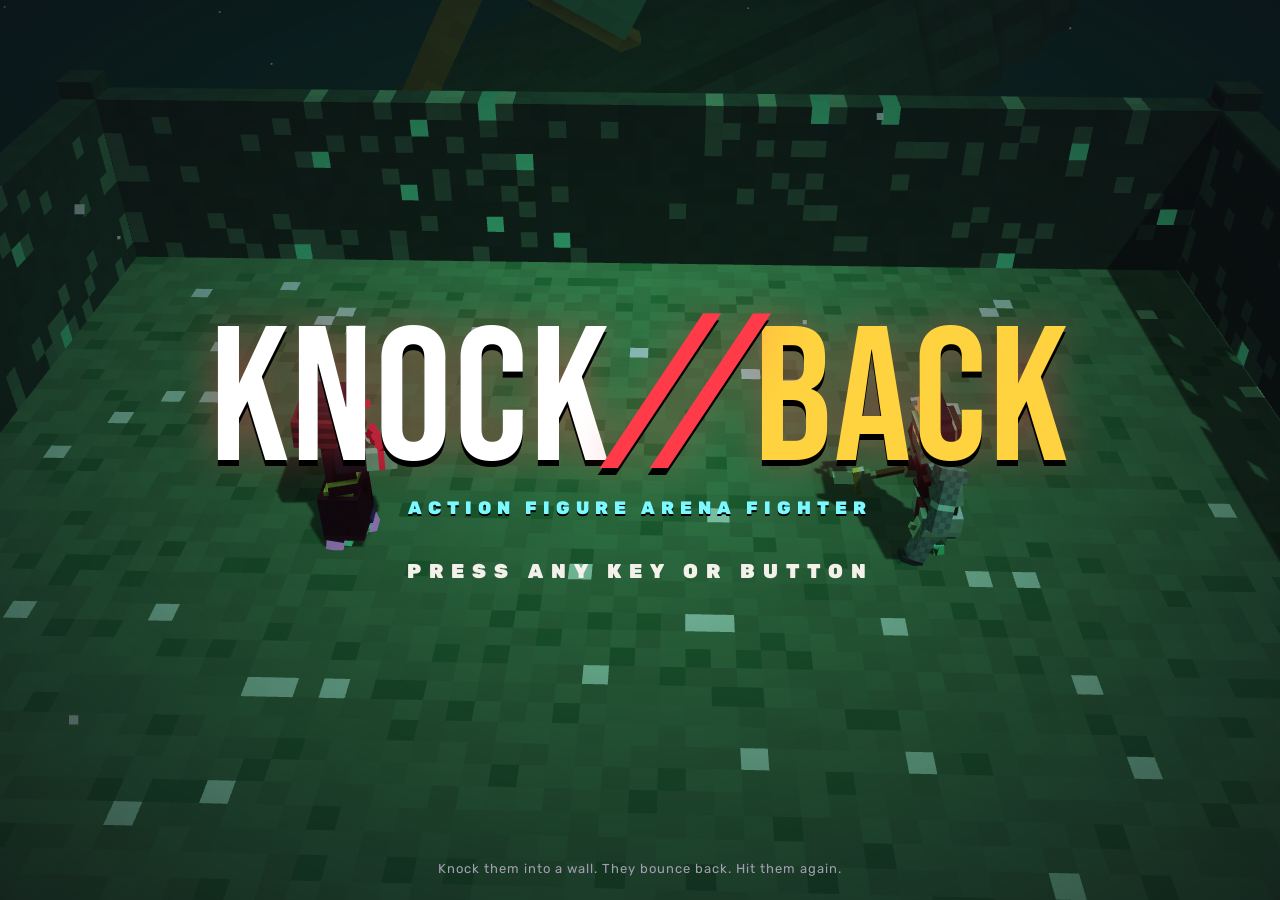
==== index.html @ 0c42cc3b "ELEMENT BENDERS fight in real martial arts; extra Specials are direction + Special; redrawn screens " ====
<!doctype html>
<html lang="en">
<head>
<meta charset="utf-8">
<meta name="viewport" content="width=device-width, initial-scale=1, maximum-scale=1, user-scalable=no, viewport-fit=cover">
<meta name="mobile-web-app-capable" content="yes">
<meta name="apple-mobile-web-app-capable" content="yes">
<meta name="apple-mobile-web-app-status-bar-style" content="black-translucent">
<meta name="theme-color" content="#0c0a12">
<link rel="manifest" href="manifest.webmanifest">
<link rel="icon" type="image/png" href="icons/icon-192.png">
<link rel="apple-touch-icon" href="icons/icon-180.png">
<title>KNOCK//BACK</title>
<link rel="preconnect" href="https://fonts.googleapis.com">
<link rel="preconnect" href="https://fonts.gstatic.com" crossorigin>
<link rel="stylesheet" href="https://fonts.googleapis.com/css2?family=Bebas+Neue&family=Rubik:wght@400;500;700;900&display=swap">
<link rel="stylesheet" href="css/style.css?v=202611070813">
</head>
<body>
<canvas id="view"></canvas>
<div id="callouts"></div>
<div id="hud" hidden></div>
<div id="screens"></div>
<div id="boot">KNOCK//BACK</div>

<script src="lib/three.min.js"></script>
<script src="js/util.js?v=202611070813"></script>
<script src="js/voxel.js?v=202611070813"></script>
<script src="js/parts.js?v=202611070813"></script>
<script src="js/sports.js?v=202611070813"></script>
<script src="js/edo.js?v=202611070813"></script>
<script src="js/realm.js?v=202611070813"></script>
<script src="js/sea.js?v=202611070813"></script>
<script src="js/benders.js?v=202611070813"></script>
<script src="js/models.js?v=202611070813"></script>
<script src="js/anim.js?v=202611070813"></script>
<script src="js/sports_look.js?v=202611070813"></script>
<script src="js/edo_look.js?v=202611070813"></script>
<script src="js/realm_look.js?v=202611070813"></script>
<script src="js/sea_look.js?v=202611070813"></script>
<script src="js/benders_look.js?v=202611070813"></script>
<script src="js/input.js?v=202611070813"></script>
<script src="js/audio.js?v=202611070813"></script>
<script src="js/fx.js?v=202611070813"></script>
<script src="js/arena.js?v=202611070813"></script>
<script src="js/arenas.js?v=202611070813"></script>
<script src="js/fighter.js?v=202611070813"></script>
  <script src="js/arts.js?v=202611070813"></script>
<script src="js/sports_arts.js?v=202611070813"></script>
<script src="js/edo_arts.js?v=202611070813"></script>
<script src="js/realm_arts.js?v=202611070813"></script>
<script src="js/sea_arts.js?v=202611070813"></script>
<script src="js/benders_arts.js?v=202611070813"></script>
<script src="js/ai.js?v=202611070813"></script>
<script src="js/lab.js?v=202611070813"></script>
<script src="js/hud.js?v=202611070813"></script>
<script src="js/touch.js?v=202611070813"></script>
<script src="js/match.js?v=202611070813"></script>
<script src="js/auth.js?v=202611070813"></script>
<script src="js/gacha.js?v=202611070813"></script>
<script src="js/menu.js?v=202611070813"></script>
<script src="js/tutorial.js?v=202611070813"></script>
<script src="js/story.js?v=202611070813"></script>
<script src="js/sports_story.js?v=202611070813"></script>
<script src="js/edo_story.js?v=202611070813"></script>
<script src="js/realm_story.js?v=202611070813"></script>
<script src="js/sea_story.js?v=202611070813"></script>
<script src="js/benders_story.js?v=202611070813"></script>
<script src="js/heavies.js?v=202611070813"></script>
<script src="js/commands.js?v=202611070813"></script>
<script src="js/playsets.js?v=202611070813"></script>
<script src="js/arcade.js?v=202611070813"></script>
<script src="js/rewards.js?v=202611070813"></script>
<script src="js/trials.js?v=202611070813"></script>
<script src="js/online.js?v=202611070813"></script>
<script src="js/main.js?v=202611070813"></script>
</body>
</html>
---- css/style.css ----
/* KNOCK//BACK -- toy-packaging chrome: chunky borders, punchy type, blister cards. */
:root {
  --bg: #0c0a12; --ink: #f4f1ea; --dim: #a39fb2; --panel: rgba(22, 18, 34, 0.92); --panel2: #241e36; --line: #3a3150;
  --red: #ff3b4a; --yel: #ffd23f; --cyan: #7cf9ff; --pink: #ff4fd8;
  --r0: #a9b4c2; --r1: #4fc3f7; --r2: #ffc94a; --r3: #ff4fd8;
  --head: 'Bebas Neue', Impact, sans-serif; --body: 'Rubik', system-ui, sans-serif;
}
* { box-sizing: border-box; }
body.nocursor, body.nocursor * { cursor: none !important; }
html, body { margin: 0; height: 100%; overflow: hidden; background: var(--bg); color: var(--ink); font-family: var(--body); -webkit-user-select: none; user-select: none; touch-action: manipulation; -webkit-tap-highlight-color: transparent; overscroll-behavior: none; }
#view { touch-action: none; }
#view { position: fixed; inset: 0; width: 100%; height: 100%; display: block; }
#boot { position: fixed; inset: 0; display: grid; place-items: center; font: 64px var(--head); letter-spacing: 4px; color: var(--dim); }
#screens { position: fixed; inset: 0; pointer-events: none; z-index: 5; }
#screens > * { pointer-events: auto; }
button { font-family: var(--body); cursor: pointer; }
input, select { font-family: var(--body); }
.screen { position: absolute; inset: 0; display: flex; flex-direction: column; }
.grow { flex: 1; }

/* ---------- the logo */
.logo { font-family: var(--head); display: inline-flex; align-items: baseline; letter-spacing: 2px; line-height: 0.9; white-space: nowrap; }
.logo span:first-child { color: #fff; }
.logo span:last-child { color: var(--yel); }
.logo i { color: var(--red); font-style: normal; transform: skewX(-18deg) scaleY(1.15); display: inline-block; margin: 0 0.04em; }
.logo.l-big { font-size: clamp(72px, 15vw, 210px); text-shadow: 0 6px 0 #000, 0 0 40px rgba(255, 59, 74, 0.45); }
.logo.l-mid { font-size: clamp(56px, 9vw, 120px); text-shadow: 0 5px 0 #000; }
.logo.l-small { font-size: 38px; text-shadow: 0 3px 0 #000; }
.logo.l-tiny { font-size: 18px; }
.tag { font: 900 clamp(12px, 1.6vw, 18px) var(--body); letter-spacing: 6px; color: var(--cyan); text-shadow: 0 2px 0 #000; margin-top: 8px; }

/* ---------- buttons and panels */
.btn { background: var(--yel); color: #15111f; border: 3px solid #000; border-radius: 10px; padding: 10px 18px; font: 900 15px var(--body); letter-spacing: 1px; box-shadow: 0 4px 0 #000; transition: transform .06s; display: inline-flex; flex-direction: column; align-items: center; gap: 2px; }
.btn:hover { transform: translateY(-2px); filter: brightness(1.08); }
.btn:active { transform: translateY(2px); box-shadow: 0 2px 0 #000; }
.btn small { font-weight: 500; font-size: 11px; opacity: .75; }
.btn.big { font-size: 20px; padding: 12px 26px; }
.btn.wide { width: 100%; }
.btn.small { font-size: 12px; padding: 6px 12px; }
.btn.ghost { background: transparent; color: var(--ink); border-color: var(--line); box-shadow: none; }
.btn.ghost:hover { border-color: var(--ink); }
.btn.danger { color: var(--red); border-color: var(--red); }
.btn.fight { background: var(--red); color: #fff; font-family: var(--head); font-size: 30px; letter-spacing: 3px; }
.panel { background: var(--panel); border: 3px solid #000; outline: 2px solid var(--line); outline-offset: -5px; border-radius: 16px; padding: 18px; box-shadow: 0 10px 30px rgba(0, 0, 0, .5); }
.row { display: flex; gap: 12px; align-items: center; flex-wrap: wrap; }
.note { color: var(--dim); font-size: 13px; line-height: 1.5; margin: 6px 0 12px; }
.fine { color: var(--dim); font-size: 11px; margin: 10px 0 0; }
.tabs { display: flex; gap: 6px; margin-bottom: 12px; flex-wrap: wrap; }
.tabs button { flex: 1; background: var(--panel2); color: var(--dim); border: 2px solid var(--line); border-radius: 8px; padding: 8px 10px; font: 700 13px var(--body); letter-spacing: 1px; white-space: nowrap; overflow: hidden; text-overflow: ellipsis; }
.tabs button.on { background: var(--ink); color: #15111f; border-color: #000; }
label { display: block; font: 700 11px var(--body); letter-spacing: 2px; color: var(--dim); margin: 10px 0; }
label input[type=text], label input[type=password], .nameedit input { display: block; width: 100%; margin-top: 5px; background: #0f0c18; border: 2px solid var(--line); border-radius: 8px; padding: 10px 12px; color: var(--ink); font: 500 16px var(--body); outline: none; }
label input:focus { border-color: var(--yel); }
label.check { display: flex; align-items: center; gap: 8px; letter-spacing: 0; font-weight: 500; font-size: 13px; }
.err { color: var(--red); font-weight: 700; font-size: 13px; min-height: 18px; margin: 4px 0 8px; }
.chip { background: var(--panel2); color: var(--ink); border: 2px solid var(--line); border-radius: 20px; padding: 5px 12px; margin: 4px 4px 0 0; font-size: 13px; }
.chip:hover { border-color: var(--yel); }
.acclist small { display: block; font-size: 10px; letter-spacing: 2px; color: var(--dim); }
.coin { display: inline-block; width: 16px; height: 16px; border-radius: 50%; background: radial-gradient(circle at 35% 35%, #fff6b0, #ffc93a 45%, #c88a10); border: 2px solid #000; vertical-align: -3px; margin-right: 6px; }
.stars { color: var(--yel); letter-spacing: 1px; }
.r0 { --rc: var(--r0); } .r1 { --rc: var(--r1); } .r2 { --rc: var(--r2); } .r3 { --rc: var(--r3); }

/* ---------- top bar */
.topbar { display: flex; align-items: center; gap: 14px; padding: 14px 20px; background: linear-gradient(#0c0a12ee, #0c0a1200); }
.topbar h1 { font: 44px var(--head); letter-spacing: 3px; margin: 0; text-shadow: 0 3px 0 #000; }
.tokens { background: #000; border: 2px solid var(--yel); color: var(--yel); border-radius: 20px; padding: 6px 14px; font: 900 16px var(--body); }
.who { font-weight: 700; color: var(--dim); }

.toast { position: fixed; left: 50%; top: 80px; transform: translate(-50%, -20px); opacity: 0; transition: .3s; z-index: 50; background: var(--panel2); border: 3px solid #000; border-radius: 12px; padding: 12px 22px; font: 900 16px var(--body); letter-spacing: 1px; box-shadow: 0 6px 0 #000; }
.toast.show { opacity: 1; transform: translate(-50%, 0); }
.toast.gold { background: var(--yel); color: #15111f; } .toast.bad { background: var(--red); color: #fff; }
.overlay { position: fixed; inset: 0; background: rgba(6, 4, 12, 0.72); display: grid; place-items: center; z-index: 40; padding: 16px; }
.modal { max-width: 640px; width: 100%; max-height: 86vh; overflow: auto; }
.mfoot { margin-top: 14px; display: flex; justify-content: flex-end; }
.confirm h2 { font: 40px var(--head); margin: 0 0 8px; letter-spacing: 2px; }
.confirm p { color: var(--dim); line-height: 1.5; }

/* ---------- title and login */
.title { align-items: center; justify-content: center; background: radial-gradient(ellipse at center, rgba(12,10,18,.2), rgba(12,10,18,.75)); cursor: pointer; }
.titlewrap { text-align: center; }
.press { margin-top: 40px; font: 900 20px var(--body); letter-spacing: 8px; animation: blink 1.1s steps(2) infinite; }
@keyframes blink { 50% { opacity: 0; } }
.title .foot { position: absolute; bottom: 24px; color: var(--dim); font-size: 13px; letter-spacing: 1px; }
.login { flex-direction: row; align-items: center; justify-content: space-around; padding: 24px; background: linear-gradient(90deg, rgba(12,10,18,.3), rgba(12,10,18,.85)); flex-wrap: wrap; gap: 20px; }
.loginp { width: min(420px, 100%); }

/* ---------- starter blister packs */
.starter { align-items: center; padding: 26px 16px; overflow: auto; background: radial-gradient(ellipse at top, #2a1f40, #0c0a12); }
.starter h1 { font: clamp(36px, 6vw, 64px) var(--head); letter-spacing: 3px; margin: 0; text-shadow: 0 4px 0 #000; text-align: center; }
.sub { color: var(--dim); text-align: center; margin: 6px 0 20px; }
.packs { display: grid; grid-template-columns: repeat(auto-fill, minmax(190px, 1fr)); gap: 18px; width: min(1240px, 100%); }
.blister { background: linear-gradient(160deg, var(--lc), #15111f 75%); border: 4px solid #000; border-radius: 14px; padding: 10px 10px 14px; color: #fff; text-align: center; box-shadow: 0 8px 0 #000; transition: transform .1s; position: relative; }
.blister:hover { transform: translateY(-6px) rotate(-1deg); }
.blister::before { content: ''; position: absolute; top: 8px; left: 50%; width: 34px; height: 10px; margin-left: -17px; border-radius: 6px; background: #0c0a12; border: 2px solid #000; }
.bl-top { display: flex; justify-content: space-between; align-items: center; gap: 6px; margin-top: 16px; font: 900 12px var(--body); letter-spacing: 1px; }
.bl-top .logo { font-size: 15px; }
.bl-bubble { margin: 8px auto; border-radius: 40px 40px 18px 18px; background: rgba(220, 235, 255, 0.18); border: 2px solid rgba(255, 255, 255, 0.5); box-shadow: inset 0 0 20px rgba(255,255,255,.25); aspect-ratio: 3/4; display: grid; place-items: center; overflow: hidden; }
.bl-bubble img { width: 100%; }
.bl-name { font: 22px var(--head); letter-spacing: 1px; }
.bl-blurb { font-size: 12px; color: #e8e4f2; line-height: 1.4; margin-top: 4px; }

/* ---------- hub */
.hub { background: linear-gradient(90deg, rgba(12,10,18,.88) 0%, rgba(12,10,18,.4) 45%, rgba(12,10,18,0) 70%); }
.hubmenu { display: flex; flex-direction: column; gap: 9px; padding: 8px 24px; width: min(440px, 100%); overflow: auto; }
.hubbtn { text-align: left; background: var(--panel); border: 3px solid #000; border-left: 8px solid var(--yel); border-radius: 10px; padding: 9px 16px; color: var(--ink); box-shadow: 0 4px 0 #000; transition: transform .08s; }
.hubbtn:hover { transform: translateX(6px); border-left-color: var(--red); }
.hubbtn b { display: block; font: 30px var(--head); letter-spacing: 2px; line-height: 1; }
.hubbtn small { color: var(--dim); font-size: 12px; }
.hubbtn.hot { border-left-color: var(--red); } .hubbtn.gold { border-left-color: var(--cyan); }
/* the hub's groups: an arrow on the ones that open a list, and the list's heading with its BACK */
.hubbtn.grp { padding-right: 44px; } .hubbtn.grp .badge { right: 40px; } .hubbtn.grp::after { content: '›'; position: absolute; right: 16px; top: 50%; transform: translateY(-50%); font: 40px/1 var(--head); color: var(--dim); }
.hubhead { display: flex; align-items: center; gap: 14px; margin: 2px 0 2px; grid-column: 1 / -1; }
.hubhead b { font: 36px/1 var(--head); letter-spacing: 3px; color: var(--yel); text-shadow: 0 3px 0 #000; }
.hubback { background: var(--panel); border: 3px solid #000; border-radius: 8px; color: var(--ink); font: 900 13px var(--body); letter-spacing: 1px; padding: 7px 14px; box-shadow: 0 3px 0 #000; cursor: pointer; }
.hubback:hover { border-color: var(--yel); }
.plate { position: absolute; right: 24px; bottom: 24px; background: var(--panel); border: 3px solid #000; border-radius: 12px; padding: 10px 16px; text-align: right; }
.plate small { display: block; color: var(--dim); letter-spacing: 2px; font-size: 10px; font-weight: 700; }
.plate b { font: 28px var(--head); letter-spacing: 1px; } .plate span { display: block; color: var(--dim); font-size: 12px; }

/* ---------- workshop */
.wsbody { flex: 1; display: flex; gap: 16px; padding: 0 20px 20px; min-height: 0; }
.blisterframe { flex: 1; border: 4px solid #000; border-radius: 18px; outline: 3px dashed rgba(255,255,255,.12); outline-offset: -14px; position: relative; pointer-events: none; background: linear-gradient(180deg, color-mix(in srgb, var(--lc) 22%, transparent), transparent 40%); }
.bf-top { display: flex; justify-content: space-between; align-items: center; padding: 12px 16px; font: 900 13px var(--body); letter-spacing: 2px; color: var(--lc); }
.bf-name { position: absolute; left: 0; right: 0; bottom: 14px; text-align: center; font: 40px var(--head); letter-spacing: 2px; text-shadow: 0 3px 0 #000; }
.wspanel { width: min(470px, 100%); overflow: auto; display: flex; flex-direction: column; }
.nameedit { margin: 0 0 10px; }
.slots { display: flex; flex-direction: column; gap: 6px; }
.slotrow { display: flex; align-items: center; gap: 10px; background: var(--panel2); border: 2px solid var(--line); border-left: 6px solid var(--lc); border-radius: 10px; padding: 4px 10px 4px 4px; color: var(--ink); text-align: left; }
.slotrow:hover, .slotrow.open { border-color: var(--rc); border-left-color: var(--lc); }
.slotrow img { width: 52px; height: 52px; background: radial-gradient(circle, color-mix(in srgb, var(--rc) 30%, transparent), transparent 70%); border-radius: 8px; }
.sr-t small { display: block; font-size: 10px; letter-spacing: 2px; color: var(--dim); font-weight: 700; }
.sr-t b { font-size: 15px; } .sr-t .stars { display: block; font-size: 11px; color: var(--rc); }
.picker { margin: 10px 0; padding: 10px; background: #0f0c18; border-radius: 10px; border: 2px solid var(--line); }
.picker h3 { margin: 0 0 8px; font: 20px var(--head); letter-spacing: 2px; color: var(--dim); }
.pgrid { display: grid; grid-template-columns: repeat(auto-fill, minmax(86px, 1fr)); gap: 6px; }
.pcell { background: var(--panel2); border: 2px solid var(--line); border-bottom: 4px solid var(--rc); border-radius: 8px; padding: 4px; color: var(--ink); display: flex; flex-direction: column; align-items: center; }
.pcell.on { border-color: var(--yel); background: #3a3020; }
.pcell img { width: 56px; height: 56px; } .pcell b { font-size: 11px; text-align: center; line-height: 1.2; } .pcell small { color: var(--rc); font-size: 10px; }
.pdesc { font-size: 12px; color: var(--dim); margin: 8px 0 0; line-height: 1.4; }
.stats { display: grid; grid-template-columns: 1fr 1fr; gap: 4px 14px; margin: 12px 0 8px; }
.stat { display: grid; grid-template-columns: 74px 1fr 38px; align-items: center; gap: 6px; font-size: 11px; }
.stat span { color: var(--dim); font-weight: 700; letter-spacing: 1px; } .stat b { text-align: right; }
.sbar { height: 7px; background: #0f0c18; border-radius: 4px; overflow: hidden; } .sbar i { display: block; height: 100%; background: var(--cyan); }
.wsfoot { display: flex; align-items: center; justify-content: space-between; gap: 10px; margin-top: auto; padding-top: 6px; }
.setb { font-size: 12px; color: var(--yel); font-weight: 700; }

/* ---------- capsules */
.capsules { background: linear-gradient(90deg, rgba(12,10,18,.75), transparent 35%, transparent 65%, rgba(12,10,18,.75)); }
.capbody { flex: 1; display: flex; justify-content: space-between; align-items: flex-end; padding: 0 20px 20px; gap: 16px; flex-wrap: wrap; }
.banners { display: flex; flex-direction: column; gap: 10px; width: min(340px, 100%); align-self: flex-start; }
.banner-tab { text-align: left; background: var(--panel); border: 3px solid #000; border-left: 10px solid var(--lc); border-radius: 10px; padding: 12px 14px; color: var(--ink); box-shadow: 0 4px 0 #000; opacity: .7; }
.banner-tab.on { opacity: 1; outline: 3px solid var(--lc); }
.banner-tab b { display: block; font: 28px var(--head); letter-spacing: 2px; line-height: 1; } .banner-tab small { color: var(--dim); font-size: 12px; line-height: 1.4; }
.cappanel { width: min(380px, 100%); }
.pullrow { display: flex; gap: 10px; }
.pullbtn { flex: 1; background: var(--cyan); color: #10101a; border: 3px solid #000; border-radius: 12px; padding: 12px 8px; box-shadow: 0 5px 0 #000; display: flex; flex-direction: column; align-items: center; gap: 3px; }
.pullbtn.ten { background: var(--pink); color: #fff; }
.pullbtn b { font: 32px var(--head); letter-spacing: 2px; line-height: 1; } .pullbtn span { font-weight: 900; } .pullbtn small { font-size: 10px; font-weight: 700; }
.pullbtn.off { filter: grayscale(1) brightness(.6); }
.pullbtn:hover { transform: translateY(-2px); }
.pity, .collected { font-size: 12px; color: var(--dim); margin-top: 10px; } .pity a { color: var(--cyan); }
.rates h2 { font: 36px var(--head); margin: 0 0 10px; }
.rrow { display: grid; grid-template-columns: 1.3fr 0.6fr 2fr; gap: 8px; padding: 6px 0; border-bottom: 1px solid var(--line); align-items: center; }
.rrow b { color: var(--rc); } .rrow small { color: var(--dim); }
.rates p { color: var(--dim); font-size: 13px; line-height: 1.5; }
.revealscr { cursor: pointer; }
.revealcap { position: absolute; left: 50%; bottom: 9%; transform: translate(-50%, 20px); opacity: 0; transition: .25s; text-align: center; pointer-events: none; }
.revealcap.show { opacity: 1; transform: translate(-50%, 0); }
.rc-st { font: 900 16px var(--body); letter-spacing: 4px; color: var(--rc); text-shadow: 0 2px 0 #000; }
.rc-name { font: clamp(40px, 6vw, 64px) var(--head); letter-spacing: 2px; text-shadow: 0 4px 0 #000, 0 0 30px var(--rc); }
.rc-sub { color: var(--dim); font-weight: 700; letter-spacing: 2px; font-size: 13px; }
.rc-tag { margin-top: 8px; font: 900 18px var(--body); color: var(--yel); letter-spacing: 3px; text-shadow: 0 2px 0 #000; }
.revealcap.r3 .rc-name { animation: holo 1.2s linear infinite; }
@keyframes holo { 0% { color: #ff9af0; } 33% { color: #9ffcff; } 66% { color: #fff59a; } 100% { color: #ff9af0; } }
.revealhint { position: absolute; bottom: 14px; left: 0; right: 0; text-align: center; color: var(--dim); font-size: 12px; letter-spacing: 2px; pointer-events: none; }
.skipbtn { position: absolute; top: 18px; right: 18px; }
.results10 { align-items: center; justify-content: center; background: rgba(6,4,12,.6); padding: 16px; }
.results10 .panel { width: min(860px, 100%); text-align: center; }
.results10 h2 { font: 44px var(--head); margin: 0 0 12px; letter-spacing: 3px; }
.r10grid { display: grid; grid-template-columns: repeat(5, 1fr); gap: 8px; margin-bottom: 16px; }
.r10 { background: var(--panel2); border: 3px solid var(--rc); border-radius: 10px; padding: 6px; display: flex; flex-direction: column; align-items: center; position: relative; box-shadow: 0 0 18px color-mix(in srgb, var(--rc) 35%, transparent); }
.r10 img { width: 72px; height: 72px; } .r10 b { font-size: 11px; line-height: 1.2; } .r10 small { color: var(--rc); }
.r10 em { position: absolute; top: 4px; right: 6px; font: 900 10px var(--body); font-style: normal; color: var(--yel); }

/* ---------- shelf */
.shelf { background: rgba(12,10,18,.7); }
.shelfp { margin: 0 20px 20px; overflow: auto; flex: 1; }
.recs { display: flex; gap: 10px; flex-wrap: wrap; margin-bottom: 14px; }
.recs > div { background: var(--panel2); border-radius: 10px; padding: 8px 14px; border: 2px solid var(--line); }
.recs small { display: block; font-size: 10px; letter-spacing: 2px; color: var(--dim); font-weight: 700; } .recs b { font: 30px var(--head); letter-spacing: 1px; }
.shelfgrid { display: grid; grid-template-columns: 90px repeat(6, 1fr); gap: 6px; min-width: 720px; }
.sh-h { font: 900 11px var(--body); letter-spacing: 2px; color: var(--dim); text-align: center; align-self: end; }
.sh-line { font: 26px var(--head); letter-spacing: 1px; color: var(--lc); align-self: center; }
.sh-cell { background: var(--panel2); border: 2px solid var(--line); border-bottom: 4px solid var(--rc, var(--line)); border-radius: 10px; padding: 4px; display: flex; flex-direction: column; align-items: center; min-height: 104px; }
.sh-cell img { width: 62px; height: 62px; } .sh-cell small { font-size: 10px; text-align: center; line-height: 1.2; }
.sh-cell.none { opacity: .45; } .sh-cell .q { width: 62px; height: 62px; display: grid; place-items: center; font: 40px var(--head); color: var(--line); }
.sh-dots { display: flex; gap: 3px; margin-top: 4px; } .sh-dots i { width: 8px; height: 8px; border-radius: 50%; background: #0f0c18; border: 1px solid var(--rc); } .sh-dots i.on { background: var(--rc); }

/* ---------- versus, arcade, how to, options, results */
.versus, .arcade, .howto, .options { background: linear-gradient(90deg, transparent 30%, rgba(12,10,18,.85) 60%); }
.vspanel, .arcp, .howp, .optp { margin: 0 20px 20px auto; width: min(640px, calc(100% - 40px)); overflow: auto; flex: 1; }
.seg { display: grid; grid-template-columns: 110px 1fr; gap: 10px; align-items: center; margin-bottom: 10px; }
.seg > span { font: 700 11px var(--body); letter-spacing: 2px; color: var(--dim); }
.seg > div { display: flex; flex-wrap: wrap; gap: 5px; }
.seg button { background: var(--panel2); color: var(--ink); border: 2px solid var(--line); border-radius: 8px; padding: 6px 10px; font: 600 12px var(--body); }
.seg button.on { background: var(--ink); color: #15111f; border-color: #000; }
/* COLOURS: palette swatches */
.seg .swatches { align-items: center; gap: 7px; }
.seg button.sw { width: 32px; height: 32px; padding: 0; border-radius: 50%; border-width: 3px; box-shadow: 0 1px 3px rgba(0,0,0,.35); }
.seg button.sw.on { outline: 3px solid var(--ink); outline-offset: 2px; }
.swname { font: 700 11px var(--body); letter-spacing: 1.5px; color: var(--dim); margin-left: 4px; }
.ladder { display: grid; grid-template-columns: repeat(3, 1fr); gap: 10px; margin: 10px 0 16px; }
.rung { background: var(--panel2); border: 3px solid var(--line); border-top: 6px solid var(--lc); border-radius: 12px; padding: 6px; text-align: center; }
.rung img { width: 100%; max-width: 120px; } .rung b { display: block; font-size: 13px; } .rung small { color: var(--dim); font-size: 11px; }
.rung.done { opacity: .45; } .rung.next { border-color: var(--yel); box-shadow: 0 0 20px rgba(255,210,63,.35); }
.howsec h3 { font: 28px var(--head); letter-spacing: 2px; margin: 12px 0 4px; color: var(--yel); }
.howsec p { margin: 0 0 8px; line-height: 1.55; color: #d8d4e4; font-size: 14px; }
.vols { display: flex; gap: 24px; flex-wrap: wrap; }
.vol input { width: 200px; display: block; margin-top: 6px; }
.bindcols { display: grid; grid-template-columns: 1fr 1fr; gap: 16px; }
.binds h3 { font: 22px var(--head); letter-spacing: 2px; margin: 8px 0; }
.brow { display: flex; justify-content: space-between; align-items: center; gap: 6px; font-size: 12px; padding: 3px 0; border-bottom: 1px solid var(--line); }
.kbtn { background: var(--panel2); color: var(--yel); border: 2px solid var(--line); border-radius: 6px; padding: 3px 8px; font: 700 12px var(--body); min-width: 84px; }
.results { align-items: center; justify-content: center; background: rgba(6,4,12,.55); padding: 16px; }
.resp { text-align: center; width: min(560px, 100%); }
.resp h1 { font: clamp(56px, 10vw, 96px) var(--head); margin: 0; letter-spacing: 4px; text-shadow: 0 5px 0 #000; }
.resp.win h1 { color: var(--yel); } .resp.lose h1 { color: var(--dim); }
.score { font: 40px var(--head); letter-spacing: 4px; margin-bottom: 12px; }
.resp .recs { justify-content: center; }
.reward { font: 900 22px var(--body); color: var(--yel); margin: 10px 0; } .reward.gold { color: var(--pink); }
.resp .row { justify-content: center; margin-top: 12px; }

/* ---------- move list */
.movelist h3 { font: 28px var(--head); letter-spacing: 2px; margin: 4px 0 8px; }
.movelist h4 { font: 20px var(--head); letter-spacing: 2px; margin: 12px 0 4px; color: var(--cyan); }
.mrow { display: grid; grid-template-columns: 130px 1fr; gap: 2px 10px; padding: 5px 0; border-bottom: 1px solid var(--line); font-size: 13px; }
.mrow kbd { grid-row: span 2; font: 700 12px var(--body); color: var(--yel); }
.mrow span { color: var(--dim); font-size: 11px; }

/* ============================================================ the HUD === */
#hud { position: fixed; inset: 0; pointer-events: none; z-index: 3; font-family: var(--body); }
#hud .top { display: flex; align-items: flex-start; gap: 12px; padding: 12px 16px; }
.pside { flex: 1; max-width: 520px; }
.pside.p2 { text-align: right; }
.prow { display: flex; align-items: center; justify-content: space-between; gap: 10px; }
.pside.p2 .prow { flex-direction: row-reverse; }
.pname { font: 900 15px var(--body); letter-spacing: 1px; text-shadow: 0 2px 0 #000; white-space: nowrap; overflow: hidden; text-overflow: ellipsis; }
.pname b { background: var(--lc); color: #000; padding: 0 6px; border-radius: 4px; }
.pips { display: flex; gap: 4px; } .pips i { width: 14px; height: 14px; border: 2px solid #000; background: #2a2438; transform: rotate(45deg); } .pips i.on { background: var(--yel); }
.hpwrap { position: relative; height: 22px; margin: 5px 0; background: #1a1424; border: 3px solid #000; border-radius: 6px; overflow: hidden; transform: skewX(-12deg); }
.pside.p2 .hpwrap { transform: skewX(12deg); }
.hp, .hptrail { position: absolute; top: 0; bottom: 0; left: 0; transition: width .05s; }
.pside.p2 .hp, .pside.p2 .hptrail { left: auto; right: 0; }
.hptrail { background: #ff5a3a; }
.hp { background: linear-gradient(#fff36a, #ffc92a 55%, #e8a010); }
.hp.low { background: linear-gradient(#ff8a8a, #ff3b4a); animation: pulse .5s infinite alternate; }
@keyframes pulse { to { filter: brightness(1.4); } }
.hpn { position: absolute; right: 8px; top: 0; font: 900 13px/16px var(--body); color: #000; mix-blend-mode: multiply; }
.pside.p2 .hpn { right: auto; left: 8px; }
.prow2 { display: flex; gap: 10px; align-items: center; }
.pside.p2 .prow2 { flex-direction: row-reverse; }
/* the part diagram: head, two arms, core, legs */
.pdiag { display: grid; grid-template-columns: 9px 12px 9px; grid-template-rows: 9px 15px 13px; gap: 2px; justify-content: center; }
.pdiag i { background: #4cd964; border: 1.5px solid #000; border-radius: 2px; }
.pdiag .pd-head { grid-column: 2; grid-row: 1; } .pdiag .pd-armR { grid-column: 1; grid-row: 2; } .pdiag .pd-core { grid-column: 2; grid-row: 2; }
.pdiag .pd-armL { grid-column: 3; grid-row: 2; } .pdiag .pd-legs { grid-column: 1 / 4; grid-row: 3; margin: 0 4px; }
.pside.p2 .pdiag .pd-armR { grid-column: 3; } .pside.p2 .pdiag .pd-armL { grid-column: 1; }
.pdiag i.yel { background: #ffd23f; } .pdiag i.red { background: #ff3b4a; } .pdiag i.off { background: transparent; border-style: dashed; border-color: #ff3b4a; }
.gauges { display: grid; grid-template-columns: 48px 1fr; gap: 3px 6px; align-items: center; flex: 1; max-width: 260px; }
.pside.p2 .gauges { direction: rtl; }
.glabel { font: 900 9px var(--body); letter-spacing: 1px; color: var(--dim); text-shadow: 0 1px 0 #000; }
.bar { height: 8px; background: #1a1424; border: 2px solid #000; border-radius: 4px; overflow: hidden; position: relative; }
.bar i { display: block; height: 100%; }
.bar.burst i { background: #5ab4ff; } .bar.burst.full i { background: var(--cyan); box-shadow: 0 0 10px var(--cyan); animation: pulse .4s infinite alternate; }
.bar.guard i { background: #9aa4ff; }
.tags { font: 900 11px var(--body); letter-spacing: 1px; color: var(--yel); text-shadow: 0 2px 0 #000; min-height: 14px; margin-top: 2px; }
.mid { width: 120px; display: flex; flex-direction: column; align-items: center; gap: 6px; }
.timer { font: 54px/1 var(--head); text-shadow: 0 4px 0 #000; background: #15111f; border: 3px solid #000; border-radius: 10px; width: 80px; text-align: center; padding-top: 4px; }
.timer.low { color: var(--red); }
.wallmap { position: relative; width: 78px; height: 58px; background: rgba(21,17,31,.85); border: 2px solid #000; border-radius: 6px; }
.wallmap i { position: absolute; background: linear-gradient(90deg, #ff8a2a var(--s, 0%), #6a6480 var(--s, 0%)); }
.wallmap .wN { top: 3px; left: 6px; right: 6px; height: 5px; } .wallmap .wS { bottom: 3px; left: 6px; right: 6px; height: 5px; }
.wallmap .wE { right: 3px; top: 6px; bottom: 6px; width: 5px; background: linear-gradient(0deg, #ff8a2a var(--s, 0%), #6a6480 var(--s, 0%)); }
.wallmap .wW { left: 3px; top: 6px; bottom: 6px; width: 5px; background: linear-gradient(0deg, #ff8a2a var(--s, 0%), #6a6480 var(--s, 0%)); }
.wallmap i.hot { animation: pulse .3s infinite alternate; } .wallmap i.broken { background: transparent; border: 1px dashed var(--red); }
.wm-dots { position: absolute; inset: 9px; } .wm-dots b { position: absolute; width: 8px; height: 8px; margin: -4px; border-radius: 50%; border: 1.5px solid #000; }
.wm-dots .d1 { background: var(--yel); } .wm-dots .d2 { background: var(--red); }
.plow { position: absolute; bottom: 16px; width: min(420px, 44vw); }
.plow.p1 { left: 16px; } .plow.p2 { right: 16px; text-align: right; }
.hypebox { display: flex; align-items: center; gap: 8px; }
.artready { display: none; font: 900 12px var(--body); letter-spacing: 1px; color: #000; background: var(--yel); border-radius: 6px; padding: 2px 8px; margin-top: 4px; width: max-content; box-shadow: 0 0 14px rgba(255, 210, 63, .7); animation: artready 0.8s ease-in-out infinite alternate; }
.artready.on { display: block; } .plow.p2 .artready { margin-left: auto; }
@keyframes artready { from { transform: scale(1); } to { transform: scale(1.06); } }
.plow.p2 .hypebox { flex-direction: row-reverse; }
.hlabel { font: 26px var(--head); letter-spacing: 2px; color: var(--yel); text-shadow: 0 2px 0 #000; }
.bar.hype { flex: 1; height: 16px; transform: skewX(-15deg); }
.bar.hype i { background: linear-gradient(90deg, #ff8a2a, #ffd23f); }
.bar.hype em { position: absolute; left: 50%; top: 0; bottom: 0; width: 2px; background: #000; }
.bar.hype.max i { background: linear-gradient(90deg, #ff4fd8, #7cf9ff); animation: pulse .35s infinite alternate; }
.hypen { font: 900 16px var(--body); width: 30px; text-shadow: 0 2px 0 #000; }
.uses { font: 900 11px var(--body); letter-spacing: 1px; color: var(--dim); margin-top: 4px; text-shadow: 0 1px 0 #000; }
.usepips { color: var(--cyan); margin-left: 6px; letter-spacing: 2px; font-size: 13px; }
.rounds { font: 900 11px var(--body); letter-spacing: 1px; color: var(--dim); margin-top: 2px; text-shadow: 0 1px 0 #000; }
.rounds .usepips { color: #ffd28a; } .rounds.empty .usepips { color: #ff7a4a; letter-spacing: 1px; font-size: 11px; }
.combo { position: absolute; bottom: 120px; opacity: 0; transition: opacity .2s; text-shadow: 0 3px 0 #000; }
.plow.p1 .combo { left: 0; } .plow.p2 .combo { right: 0; text-align: right; }
.combo.on { opacity: 1; }
.combo b { font: 84px/0.85 var(--head); color: var(--yel); } .combo span { font: 30px var(--head); margin-left: 6px; letter-spacing: 2px; }
.combo em { display: block; font: 900 18px var(--body); font-style: normal; color: var(--cyan); letter-spacing: 1px; }
.combo small { display: block; font: 700 12px var(--body); color: #e8e4f2; }
.combo.pop b { animation: pop .18s; }
@keyframes pop { 0% { transform: scale(1.35); } }
.banner { position: absolute; left: 0; right: 0; top: 38%; text-align: center; font: clamp(70px, 13vw, 170px)/1 var(--head); letter-spacing: 6px; opacity: 0; transform: scale(1.6); transition: opacity .15s, transform .2s; text-shadow: 0 6px 0 #000, 0 0 40px rgba(0,0,0,.6); }
.banner.show { opacity: 1; transform: scale(1); }
.banner i { color: var(--red); font-style: normal; display: inline-block; transform: skewX(-18deg); }
.banner span:last-child { color: var(--yel); }
.banner.fight { color: var(--yel); } .banner.ko { color: #fff; } .banner.break { color: #ff8a2a; font-size: clamp(54px, 9vw, 120px); top: 26%; }
.supercut { position: absolute; left: 0; right: 0; top: 30%; height: 150px; opacity: 0; pointer-events: none; }
/* the Legend Art cinematic */
.cine { position: absolute; inset: 0; pointer-events: none; z-index: 6; }
.cbar { position: absolute; left: 0; right: 0; height: 0; background: #000; transition: height .25s ease-out; }
.cbar.t { top: 0; } .cbar.b { bottom: 0; }
.cine.on .cbar { height: 11vh; }
.ctint { position: absolute; inset: 0; opacity: 0; transition: opacity .35s; }
.cflash { position: absolute; inset: 0; background: #fff; opacity: 0; }
.cflash.go { animation: cflash .5s ease-out; }
@keyframes cflash { 0% { opacity: .95; } 100% { opacity: 0; } }
.ctitle { position: absolute; left: 0; right: 0; bottom: 13vh; text-align: center; font: clamp(40px, 8vw, 112px)/1 var(--head); letter-spacing: 6px; color: #fff; opacity: 0; text-shadow: 0 5px 0 #000, 0 0 34px var(--lc); }
.ctitle.go { animation: ctitle 1.25s ease-out forwards; }
@keyframes ctitle { 0% { opacity: 0; transform: scale(1.7) skewX(-8deg); } 12% { opacity: 1; transform: scale(1) skewX(-8deg); } 78% { opacity: 1; transform: scale(1.04) skewX(-8deg); } 100% { opacity: 0; transform: scale(1.06) skewX(-8deg); } }
#hud .top, #hud .plow { transition: opacity .25s; }
#hud.cinema .top, #hud.cinema .plow, #hud.cinema .trainpanel { opacity: 0; }
.supercut.show { opacity: 1; animation: cut .9s ease-out; }
@keyframes cut { 0% { transform: translateX(-100%) skewY(-4deg); } 20% { transform: translateX(0) skewY(-4deg); } 80% { transform: translateX(0) skewY(-4deg); opacity: 1; } 100% { transform: translateX(100%) skewY(-4deg); opacity: 0; } }
.sc-band { background: linear-gradient(90deg, transparent, var(--lc) 15%, var(--lc) 85%, transparent); border-top: 4px solid #000; border-bottom: 4px solid #000; height: 100%; display: flex; flex-direction: column; justify-content: center; align-items: center; text-shadow: 0 3px 0 #000; }
.sc-band small { font: 900 14px var(--body); letter-spacing: 8px; } .sc-band b { font: 76px/1 var(--head); letter-spacing: 4px; } .sc-band span { font: 700 14px var(--body); }
.trainpanel { position: absolute; top: 120px; right: 16px; background: var(--panel); border: 3px solid #000; border-radius: 12px; padding: 10px 12px; pointer-events: auto; width: 230px; font-size: 12px; }
.trainpanel > b { font: 22px var(--head); letter-spacing: 2px; color: var(--cyan); }
.trainpanel label { margin: 6px 0; display: flex; justify-content: space-between; align-items: center; letter-spacing: 1px; }
.trainpanel select { background: var(--panel2); color: var(--ink); border: 1px solid var(--line); border-radius: 4px; padding: 3px; }
.trainpanel .hint { color: var(--dim); display: block; margin: 6px 0; } .trread { color: var(--yel); font-weight: 700; }
.pausep { width: min(900px, 100%); max-height: 88vh; overflow: auto; }
.pausep h2 { font: 56px var(--head); margin: 0 0 10px; letter-spacing: 4px; }
.pausep .cols { display: grid; grid-template-columns: 200px 1fr; gap: 20px; }
.pausep .col { display: flex; flex-direction: column; gap: 10px; }

/* callouts over the fighters */
#callouts { position: fixed; inset: 0; pointer-events: none; z-index: 4; overflow: hidden; }
.callout { position: absolute; transform: translate(-50%, -100%); font: 900 18px var(--body); letter-spacing: 1px; color: #fff; text-shadow: 0 2px 0 #000, 0 0 8px #000; white-space: nowrap; animation: callup 1.1s ease-out forwards; }
@keyframes callup { 0% { transform: translate(-50%, -60%) scale(1.5); opacity: 0; } 12% { transform: translate(-50%, -100%) scale(1); opacity: 1; } 75% { opacity: 1; } 100% { transform: translate(-50%, -190%); opacity: 0; } }
.callout.bounce { font: 44px var(--head); letter-spacing: 3px; color: var(--yel); }
.callout.break { font: 54px var(--head); letter-spacing: 3px; color: #ff8a2a; }
.callout.tech { color: var(--cyan); font-size: 22px; } .callout.burst { color: var(--cyan); font: 40px var(--head); letter-spacing: 3px; }
.callout.counter { color: var(--red); font: 34px var(--head); letter-spacing: 3px; } .callout.part { color: #ff6a6a; font-size: 22px; }
.callout.snap { color: var(--cyan); font: 32px var(--head); } .callout.buff { color: var(--yel); } .callout.heal { color: #4cd964; }
.callout.super { font: 30px var(--head); color: var(--pink); } .callout.small { font-size: 13px; color: #e8e4f2; } .callout.bad { color: var(--red); }

@media (max-width: 820px) {
  .wsbody { flex-direction: column; } .blisterframe { min-height: 40vh; flex: none; }
  .pausep .cols { grid-template-columns: 1fr; } .bindcols { grid-template-columns: 1fr; }
  .r10grid { grid-template-columns: repeat(3, 1fr); } .ladder { grid-template-columns: repeat(2, 1fr); }
  .hubmenu { width: 100%; } .hubbtn b { font-size: 24px; }
  .combo b { font-size: 56px; }
}

/* ============================================================ phones === */
@media (hover: none) { .btn:hover, .hubbtn:hover, .blister:hover, .pullbtn:hover { transform: none; filter: none; } }

/* the touch controls */
#touch { position: fixed; inset: 0 env(safe-area-inset-right) env(safe-area-inset-bottom) env(safe-area-inset-left); z-index: 6; pointer-events: none; touch-action: none; -webkit-user-select: none; user-select: none; -webkit-touch-callout: none; }
#touch[hidden] { display: none; }
.t-zone { position: absolute; left: 0; bottom: 0; top: 28%; width: 46%; pointer-events: auto; touch-action: none; }
.t-stick { position: fixed; width: 116px; height: 116px; margin: -58px 0 0 -58px; border-radius: 50%; border: 3px solid rgba(255,255,255,.25); background: radial-gradient(circle, rgba(255,255,255,.05), rgba(255,255,255,.14)); opacity: .5; transition: opacity .15s; pointer-events: none; }
.t-stick.on { opacity: 1; }
.t-knob { position: absolute; left: 50%; top: 50%; width: 52px; height: 52px; margin: -26px; border-radius: 50%; background: rgba(255,255,255,.88); border: 3px solid #000; box-shadow: 0 3px 0 #000; }
.t-pad { position: absolute; right: calc(8px + env(safe-area-inset-right)); bottom: calc(8px + env(safe-area-inset-bottom)); width: 270px; height: 250px; transform-origin: right bottom; }
.t-btn { position: absolute; pointer-events: auto; touch-action: none; border-radius: 50%; border: 3px solid #000; box-shadow: 0 4px 0 #000; color: #15111f; font: 900 11px var(--body); letter-spacing: .5px; display: grid; place-items: center; padding: 0; opacity: .93; -webkit-tap-highlight-color: transparent; }
.t-btn.down { transform: translateY(3px) scale(.94); box-shadow: 0 1px 0 #000; filter: brightness(1.25); }
.t-btn em { position: absolute; top: -5px; right: -3px; font: 900 11px var(--body); font-style: normal; background: #000; color: var(--cyan); border-radius: 8px; padding: 1px 5px; }
.t-btn em:empty { display: none; }
.t-btn.off { opacity: .38; }
.b-light { width: 86px; height: 86px; right: 4px; bottom: 4px; background: var(--yel); font-size: 14px; }
.b-heavy { width: 66px; height: 66px; right: 100px; bottom: 0; background: #ff8a2a; }
.b-jump { width: 62px; height: 62px; right: 16px; bottom: 102px; background: var(--cyan); }
.b-dodge { width: 56px; height: 56px; right: 92px; bottom: 80px; background: #c9b8ff; }
.b-guard { width: 56px; height: 56px; right: 176px; bottom: 12px; background: #9aa4ff; }
.b-special { width: 50px; height: 50px; right: 162px; bottom: 84px; background: #4cd964; }
.b-toss { width: 46px; height: 46px; right: 160px; bottom: 148px; background: #ff9f68; font-size: 10px; }
.b-snap { width: 50px; height: 50px; right: 96px; bottom: 148px; background: #f4f1ea; }
.b-super { width: 50px; height: 50px; right: 24px; bottom: 178px; background: var(--pink); color: #fff; }
.b-super.ready { animation: pulse .35s infinite alternate; box-shadow: 0 0 18px var(--pink), 0 4px 0 #000; }
.b-snap.ready { background: var(--cyan); box-shadow: 0 0 14px var(--cyan), 0 4px 0 #000; }
.t-pause { position: absolute; left: 50%; bottom: calc(10px + env(safe-area-inset-bottom)); transform: translateX(-50%); width: 46px; height: 36px; border-radius: 10px; pointer-events: auto; touch-action: none; background: rgba(21,17,31,.88); color: #fff; border: 2px solid #000; font: 900 13px var(--body); }
#touch.watch .t-zone, #touch.watch .t-pad { display: none; }
.t-rotate { display: none; position: absolute; top: 42%; left: 50%; transform: translateX(-50%); background: var(--panel); border: 3px solid #000; border-radius: 12px; padding: 10px 16px; font: 900 15px var(--body); text-align: center; white-space: nowrap; }
.t-rotate small { display: block; font-weight: 500; font-size: 11px; color: var(--dim); }
@media (orientation: portrait) { .t-rotate { display: block; animation: fadeaway .5s 4s forwards; } }
@keyframes fadeaway { to { opacity: 0; visibility: hidden; } }

/* the HUD with touch controls: Hype moves up under the HP (the buttons own the bottom corners) */
body.touch .plow { bottom: auto; top: 104px; width: min(300px, 32vw); }
body.touch .plow.p1 { left: 10px; } body.touch .plow.p2 { right: 10px; }
body.touch .uses { display: none; }
body.touch .combo { bottom: auto; top: 34px; }
body.touch .trainpanel { top: 96px; right: auto; left: 50%; transform: translateX(-50%); width: 210px; }
.trainpanel > b { cursor: pointer; display: block; }
.trainpanel > b i { font-style: normal; font-size: 14px; }
.trainpanel.min > :not(b):not(.trread) { display: none; }
.trainpanel .btn.small { margin: 4px 0; }

/* landscape phones: short screens */
@media (max-height: 520px) {
  .topbar { padding: 6px 12px; gap: 8px; } .topbar h1 { font-size: 26px; } .logo.l-small { font-size: 26px; }
  .tokens { padding: 3px 10px; font-size: 13px; } .who { font-size: 12px; } .btn { padding: 7px 12px; font-size: 13px; } .btn.big { font-size: 15px; padding: 8px 16px; }
  .btn.fight { font-size: 22px; }
  .panel { padding: 10px; border-radius: 12px; }
  .hubmenu { display: grid; grid-template-columns: 1fr 1fr; gap: 6px; padding: 4px 12px; width: min(540px, 62vw); }
  .hubbtn { padding: 6px 10px; border-left-width: 6px; } .hubbtn b { font-size: 20px; } .hubbtn small { display: none; }
  .plate { right: 12px; bottom: 10px; padding: 6px 10px; } .plate b { font-size: 20px; }
  .wsbody { padding: 0 10px 10px; gap: 10px; } .wspanel { width: min(420px, 56vw); } .bf-name { font-size: 26px; bottom: 8px; } .bf-top { padding: 6px 10px; }
  .slotrow { padding: 2px 8px 2px 2px; } .slotrow img { width: 38px; height: 38px; } .sr-t b { font-size: 13px; }
  .stat { grid-template-columns: 62px 1fr 34px; font-size: 10px; }
  .capbody { padding: 0 10px 10px; } .banners { width: 230px; gap: 6px; } .banner-tab { padding: 6px 10px; } .banner-tab b { font-size: 18px; } .banner-tab small { display: none; }
  .cappanel { width: 290px; } .pullbtn { padding: 6px; } .pullbtn b { font-size: 22px; }
  .rc-name { font-size: 36px; } .revealcap { bottom: 6%; }
  .results10 .panel { padding: 10px; } .results10 h2 { font-size: 28px; margin-bottom: 6px; } .r10 img { width: 46px; height: 46px; } .r10 b { font-size: 10px; }
  .login { padding: 10px 16px; overflow: auto; flex-wrap: nowrap; justify-content: space-between; } .logo.l-mid { font-size: 52px; } .tag { font-size: 10px; letter-spacing: 3px; }
  .loginp { padding: 12px; } label { margin: 5px 0; } label input[type=text], label input[type=password] { padding: 7px 10px; font-size: 15px; } .tabs { margin-bottom: 6px; } .fine { display: none; }
  .starter { padding: 10px; } .starter h1 { font-size: 30px; } .sub { margin: 2px 0 8px; font-size: 12px; }
  .packs { grid-template-columns: repeat(6, minmax(0, 1fr)); gap: 8px; } .blister { padding: 4px 6px 8px; } .bl-blurb { display: none; } .bl-name { font-size: 15px; } .bl-top { margin-top: 12px; font-size: 9px; } .bl-top .logo { display: none; }
  .vspanel, .arcp, .howp, .optp { margin: 0 10px 10px auto; width: min(600px, 72vw); }
  .seg { grid-template-columns: 92px 1fr; margin-bottom: 6px; gap: 6px; } .seg button { padding: 4px 8px; font-size: 11px; }
  .ladder { grid-template-columns: repeat(6, minmax(0, 1fr)); gap: 6px; } .rung img { max-width: 64px; } .rung b { font-size: 10px; } .rung small { font-size: 9px; }
  .resp h1 { font-size: 46px; } .score { font-size: 26px; margin-bottom: 4px; } .recs b { font-size: 20px; } .recs > div { padding: 4px 10px; }
  .shelfp { margin: 0 10px 10px; } .sh-cell { min-height: 86px; } .sh-cell img { width: 46px; height: 46px; }
  .modal { max-height: 92vh; } .pausep { max-height: 94vh; } .pausep h2 { font-size: 34px; margin-bottom: 6px; } .pausep .cols { grid-template-columns: 150px 1fr; gap: 12px; }
  .howsec h3 { font-size: 22px; } .howsec p { font-size: 12px; }
  #hud .top { padding: 6px 10px; gap: 8px; }
  .pname { font-size: 12px; } .hpwrap { height: 16px; margin: 3px 0; border-width: 2px; } .hpn { font-size: 11px; line-height: 12px; }
  .pdiag { grid-template-columns: 7px 9px 7px; grid-template-rows: 7px 11px 9px; }
  .gauges { grid-template-columns: 38px 1fr; max-width: 170px; gap: 2px 4px; } .bar { height: 6px; } .glabel { font-size: 8px; } .tags { font-size: 9px; min-height: 10px; }
  .mid { width: 64px; gap: 4px; } .timer { font-size: 32px; width: 54px; } .wallmap { width: 54px; height: 40px; }
  body.touch .plow { top: 92px; } .hlabel { font-size: 18px; } .bar.hype { height: 11px; } .hypen { font-size: 12px; }
  .combo b { font-size: 50px; } .combo span { font-size: 18px; } .combo em { font-size: 12px; } .combo small { font-size: 10px; }
  .banner { font-size: 64px; } .banner.break { font-size: 46px; } .supercut { height: 96px; } .sc-band b { font-size: 42px; } .sc-band small { font-size: 10px; }
  .callout { font-size: 14px; } .callout.bounce { font-size: 30px; } .callout.break { font-size: 36px; } .callout.burst, .callout.counter, .callout.snap { font-size: 26px; }
  body.touch .trainpanel { top: 64px; font-size: 10px; width: 190px; padding: 6px 8px; } .trainpanel > b { font-size: 16px; }
}
@media (max-height: 400px) { .t-pad { transform: scale(.84); } .t-stick { transform: scale(.85); } }

/* portrait phones: narrow screens */
@media (max-width: 560px) {
  .topbar h1 { font-size: 26px; } .topbar { padding: 8px 10px; gap: 8px; } .who { display: none; }
  .hub { background: linear-gradient(rgba(12,10,18,.82), rgba(12,10,18,.5)); }
  .hubmenu { padding: 6px 10px; gap: 6px; } .hubbtn { padding: 7px 12px; } .hubbtn b { font-size: 22px; } .hubbtn small { font-size: 11px; }
  .plate { display: none; }
  .login { flex-direction: column; justify-content: center; overflow: auto; } .logo.l-mid { font-size: 56px; }
  .packs { grid-template-columns: repeat(2, minmax(0, 1fr)); gap: 10px; }
  .capbody { flex-direction: column; align-items: stretch; justify-content: flex-end; } .banners { width: 100%; flex-direction: row; } .banner-tab { flex: 1; } .banner-tab small { display: none; } .banner-tab b { font-size: 18px; }
  .cappanel { width: 100%; }
  .versus, .arcade, .howto, .options { background: rgba(12,10,18,.82); }
  .vspanel, .arcp, .howp, .optp { margin: 0 10px 10px; width: auto; }
  .seg { grid-template-columns: 1fr; gap: 4px; }
  .r10grid { grid-template-columns: repeat(2, 1fr); }
  .pside { min-width: 0; } .pname { font-size: 11px; } .hpwrap { height: 14px; } .gl-guard, .bar.guard { display: none; }
  .gauges { grid-template-columns: 34px 1fr; } .tags { display: none; }
  .mid { width: 56px; } .timer { font-size: 30px; width: 50px; } .wallmap { width: 46px; height: 34px; }
  body.touch .plow { top: 84px; width: 40vw; } .hlabel { font-size: 16px; }
  .t-pause { bottom: auto; top: calc(110px + env(safe-area-inset-top)); }
  body.touch .trainpanel { top: 154px; }
  .combo b { font-size: 44px; }
}

/* options: keys and controllers */
.osec { font: 26px var(--head); letter-spacing: 3px; margin: 18px 0 2px; border-top: 2px solid var(--line); padding-top: 12px; }
.kslots { display: flex; gap: 4px; }
.kbtn.empty { color: var(--dim); min-width: 40px; }
.kbtn.wait { color: #000; background: var(--yel); }
.kbtn.pbtn { min-width: 64px; display: inline-flex; justify-content: center; }
.padlist { display: grid; gap: 8px; margin: 8px 0 12px; }
.padcard { display: grid; grid-template-columns: 1fr auto; gap: 2px 10px; background: var(--panel2); border: 2px solid var(--line); border-left: 8px solid #6a6f7c; border-radius: 10px; padding: 8px 12px; font-size: 12px; }
.padcard b { font: 20px var(--head); letter-spacing: 2px; }
.padcard .pid { color: var(--dim); grid-column: 1; } .padcard .who { grid-row: 1; grid-column: 2; color: var(--yel); font-weight: 900; }
.padcard .live { grid-column: 1 / -1; display: flex; gap: 4px; flex-wrap: wrap; min-height: 24px; align-items: center; }
.padcard.t-xbox { border-left-color: #2fbf4a; } .padcard.t-ps { border-left-color: #3f6fff; } .padcard.t-switch { border-left-color: #e8343f; }
.padcard.none { border-left-color: var(--line); color: var(--dim); }
.glyph { display: inline-flex; align-items: center; justify-content: center; min-width: 24px; height: 24px; padding: 0 6px; border-radius: 12px; background: #1a1a22; color: #fff; font: 900 12px var(--body); border: 2px solid #000; }
.g-xbox.gb0 { background: #2fbf4a; } .g-xbox.gb1 { background: #e8343f; } .g-xbox.gb2 { background: #2f7bff; } .g-xbox.gb3 { background: #f0b81e; color: #000; }
.g-ps.gb0 { color: #7fa8ff; } .g-ps.gb1 { color: #ff6a6a; } .g-ps.gb2 { color: #ff8ad8; } .g-ps.gb3 { color: #4fe0a8; }
.g-ps.gb0, .g-ps.gb1, .g-ps.gb2, .g-ps.gb3 { font-size: 15px; }
.g-switch.gb0, .g-switch.gb1, .g-switch.gb2, .g-switch.gb3 { background: #2a2a30; }
/* a pad's focus in the menus */
.padfocus { outline: 3px solid var(--yel) !important; outline-offset: 3px; box-shadow: 0 0 0 6px rgba(255, 210, 60, .25) !important; }

/* the tutorial (tutorial.js): a lesson card over the fight */
.tut { position: absolute; left: 0; right: 0; margin: 0 auto; top: 108px; width: min(560px, 92vw); box-sizing: border-box; z-index: 6; pointer-events: auto;
  background: rgba(14, 14, 20, .92); border: 2px solid var(--line); border-left: 8px solid var(--yel); border-radius: 10px; padding: 10px 14px; box-shadow: 0 8px 24px rgba(0,0,0,.4); }
.tut .n { display: flex; justify-content: space-between; font: 900 10px var(--body); letter-spacing: 1px; color: var(--yel); }
.tut .n i { font-style: normal; color: var(--dim); }
.tut h3 { margin: 3px 0 4px; font: 26px/1 var(--head); letter-spacing: 2px; color: #fff; }
.tut p { margin: 0; font-size: 14px; line-height: 1.5; color: #e4e4ec; }
.tut kbd { font: 900 12px var(--body); background: #2a2a34; padding: 1px 7px; border-radius: 4px; color: var(--yel); border: 1px solid #55555f; white-space: nowrap; }
.tut .tpips { display: flex; gap: 4px; margin-top: 8px; } .tut .tpips i { flex: 1; height: 6px; border-radius: 3px; background: rgba(255,255,255,.14); transition: background .2s; } .tut .tpips i.on { background: var(--yel); }
.tut .try { color: #ffb0b0; font-size: 13px; margin-top: 6px; }
.tut .row { display: flex; gap: 8px; justify-content: flex-end; margin-top: 8px; }
.tut .row button { font: 900 11px var(--body); letter-spacing: .5px; background: transparent; border: 1px solid #55555f; color: var(--dim); padding: 4px 10px; border-radius: 6px; cursor: pointer; }
.tut .row button:hover { color: #fff; border-color: #888; }
.tut.ok { border-left-color: #5be37a; animation: tutok .6s ease-out; } .tut.ok h3 { color: #5be37a; }
.tut.new { animation: tutin .35s ease-out; }
@keyframes tutin { from { transform: translateY(-14px); opacity: 0; } to { transform: none; opacity: 1; } }
@keyframes tutok { 0% { transform: scale(1.04); } 100% { transform: none; } }
@media (max-width: 820px) { .tut { top: 100px; padding: 8px 10px; } .tut h3 { font-size: 22px; } .tut p { font-size: 12.5px; } }
@media (max-height: 520px) { .tut { top: 56px; width: min(440px, 60vw); } .tut h3 { font-size: 19px; } .tut p { font-size: 11.5px; } .tut .row { margin-top: 4px; } }
.screen.tutoffer, .screen.tutend { display: flex; align-items: center; justify-content: center; }
.tutofferp, .tutdone { max-width: 560px; text-align: center; padding: 22px 26px; }
.tutofferp small { color: var(--yel); font-weight: 900; letter-spacing: 2px; }
.tutofferp h2, .tutdone h2 { font: 44px/1 var(--head); letter-spacing: 3px; margin: 6px 0 10px; }
.tutofferp .row, .tutdone .row { justify-content: center; margin-top: 14px; }
.tutdone .tick { width: 72px; height: 72px; margin: 0 auto; border-radius: 50%; background: #5be37a; color: #0c2a14; font: 900 44px/72px var(--body); }
.tutdone .stats { display: grid; grid-template-columns: auto auto; gap: 4px 18px; justify-content: center; margin: 10px 0; text-align: left; }
.tutdone .stats b { color: var(--yel); }

/* rewards (rewards.js) */
.hubbtn { position: relative; }
.hubbtn .badge, .rwtabs .badge { position: absolute; top: 6px; right: 10px; min-width: 22px; height: 22px; border-radius: 11px; background: var(--red); color: #fff; font: 900 12px/22px var(--body); text-align: center; padding: 0 5px; box-shadow: 0 0 10px rgba(255, 59, 74, .6); }
.rwtabs { padding-top: 8px; } .rwtabs button { position: relative; overflow: visible; } .rwtabs .badge { top: -8px; right: -6px; height: 18px; min-width: 18px; font-size: 11px; line-height: 18px; }
.rwpanel { width: min(880px, calc(100% - 32px)); margin: 0 auto 16px; overflow: auto; flex: 1; min-height: 0; box-sizing: border-box; }
.rwhead { display: flex; justify-content: space-between; align-items: center; margin: 8px 0; font-weight: 900; }
.rwlist { display: grid; gap: 6px; }
.rwrow { display: grid; grid-template-columns: auto 1fr auto auto; align-items: center; gap: 10px; background: var(--panel2); border: 2px solid var(--line); border-radius: 10px; padding: 8px 12px; }
.rwrow.nofig { grid-template-columns: 1fr auto auto; }   /* (no figure icon: the text still takes the wide column) */
.rwrow.ready { border-color: var(--yel); box-shadow: 0 0 0 2px rgba(255, 210, 63, .25); }
.rwrow.done { opacity: .55; }
.rwrow .rwfig { width: 44px; height: 44px; object-fit: contain; }
.rwtxt { display: grid; gap: 2px; min-width: 0; } .rwtxt b { font: 20px var(--head); letter-spacing: 1.5px; } .rwtxt span { font-size: 12.5px; color: var(--dim); }
.rwbar { position: relative; height: 14px; background: rgba(255,255,255,.08); border-radius: 7px; overflow: hidden; margin-top: 3px; max-width: 420px; }
.rwbar i { position: absolute; inset: 0 auto 0 0; background: linear-gradient(90deg, var(--yel), #ffa53f); }
.rwbar small { position: relative; display: block; height: 14px; white-space: nowrap; font: 900 10px/14px var(--body); padding-left: 6px; color: #fff; text-shadow: 0 1px 0 #000; }
.rwpay { display: flex; gap: 4px; flex-wrap: wrap; justify-content: flex-end; }
.chip { display: inline-flex; align-items: center; gap: 3px; font: 900 11px var(--body); background: #1d1d26; border: 1px solid var(--line); border-radius: 12px; padding: 2px 8px; white-space: nowrap; }
.chip.part { color: var(--rc); border-color: var(--rc); } .chip.tix { color: #9ff3c7; }
.rwdone { font: 900 11px var(--body); color: #5be37a; white-space: nowrap; }
.btn.claim { background: var(--yel); color: #000; } .btn.off { opacity: .35; pointer-events: none; }
.rwrow.award { grid-template-columns: auto 1fr auto auto; } .medal { font-size: 26px; color: var(--yel); width: 30px; text-align: center; } .rwrow.award.done { opacity: 1; } .rwrow.award:not(.done) { opacity: .6; }
.rwready { display: block; margin: 10px auto 0; font: 900 13px var(--body); letter-spacing: 1px; background: var(--yel); color: #000; border: 0; border-radius: 8px; padding: 7px 14px; cursor: pointer; animation: artready .8s ease-in-out infinite alternate; }
.pullbtn.tix { border-color: #9ff3c7; } .pullbtn.tix span { color: #9ff3c7; }
@media (max-width: 700px) { .rwrow { grid-template-columns: 1fr auto; } .rwrow .rwfig, .rwrow .medal { display: none; } .rwrow .rwpay { grid-column: 1; justify-content: flex-start; } }

/* combo trials (trials.js) */
.trialp { position: absolute; left: 12px; top: 128px; width: min(330px, 44vw); z-index: 6; pointer-events: auto; background: rgba(14, 14, 20, .9); border: 2px solid var(--line); border-left: 8px solid var(--cyan); border-radius: 10px; padding: 10px 12px;
  display: flex; flex-direction: column; box-sizing: border-box; max-height: calc(100vh - 128px - 112px); }   /* (it stops above your Hype bar; the steps scroll) */
.trialp.ok { border-left-color: #5be37a; } .trialp.bad { border-left-color: var(--red); animation: tshake .3s; }
@keyframes tshake { 25% { transform: translateX(-6px); } 75% { transform: translateX(6px); } }
.trialp .th { display: flex; justify-content: space-between; font: 900 10px var(--body); letter-spacing: 1px; color: var(--cyan); }
.trialp .stars { color: var(--yel); letter-spacing: 1px; }
.trialp h3 { margin: 4px 0 2px; font: 22px/1 var(--head); letter-spacing: 1.5px; }
.trialp .tnote { margin: 0 0 6px; font-size: 11.5px; color: var(--dim); line-height: 1.4; }
.tsteps { margin: 0; padding: 0 2px 0 0; list-style: none; counter-reset: st; display: grid; gap: 3px; flex: 1 1 auto; min-height: 0; overflow-y: auto; align-content: start; }
.trialp > :not(.tsteps) { flex: none; }
/* a long route (PROFESSIONAL): two columns, read down the first then the second */
@media (min-width: 900px) { .trialp.long { width: min(580px, 46vw); } .trialp.long .tsteps { grid-template-columns: 1fr 1fr; grid-template-rows: repeat(var(--rows), auto); grid-auto-flow: column; column-gap: 6px; } }
.trialp.long .tsteps li { padding-top: 3px; padding-bottom: 3px; font-size: 12px; }
.tsteps li { counter-increment: st; display: flex; justify-content: space-between; align-items: center; gap: 8px; padding: 4px 8px 4px 26px; border-radius: 6px; background: rgba(255,255,255,.05); position: relative; font-size: 12.5px; }
.tsteps li::before { content: counter(st); position: absolute; left: 7px; font: 900 11px var(--body); color: var(--dim); }
.tsteps li.done { background: rgba(91, 227, 122, .16); } .tsteps li.done::before { content: '✓'; color: #5be37a; }
.tsteps li.now { background: rgba(124, 249, 255, .16); outline: 2px solid var(--cyan); }
.tsteps li b { font-weight: 900; } .tsteps li span i { font-style: normal; color: var(--dim); font-size: 11px; }
.tsteps kbd, .tmsg kbd { font: 900 11px var(--body); background: #2a2a34; padding: 1px 6px; border-radius: 4px; color: var(--yel); border: 1px solid #55555f; white-space: nowrap; }
.tmsg { margin-top: 6px; font-size: 12px; font-weight: 900; color: var(--yel); } .tmsg.bad { color: #ff8a8a; } .tmsg.ok { color: #5be37a; } .tmsg.demo { color: var(--cyan); }
.trow { display: flex; gap: 5px; margin-top: 8px; } .trow button { flex: 1; font: 900 11px var(--body); background: #22222c; border: 1px solid #55555f; color: #ddd; padding: 5px 0; border-radius: 6px; cursor: pointer; }
.trow button:disabled { opacity: .35; cursor: default; } .trow button.exit { flex: 1.3; color: var(--dim); }
.trialsel { width: min(900px, calc(100% - 32px)); margin: 0 auto 16px; overflow: auto; flex: 1; min-height: 0; box-sizing: border-box; }
.ttabs { display: flex; gap: 8px; margin-bottom: 8px; }
.ttabs button { flex: 1; max-width: 220px; background: var(--panel2); color: var(--dim); border: 2px solid var(--line); border-radius: 10px; padding: 8px 12px; font: 22px var(--head); letter-spacing: 2px; cursor: pointer; }
.ttabs button.on { background: var(--yel); color: #15111f; border-color: #000; }
.tgrid { display: grid; grid-template-columns: repeat(auto-fill, minmax(150px, 1fr)); gap: 10px; }
.tcard { display: grid; justify-items: center; gap: 4px; background: var(--panel2); border: 2px solid var(--line); border-bottom: 6px solid var(--lc); border-radius: 12px; padding: 10px; color: var(--ink); cursor: pointer; }
.tcard img { width: 84px; height: 84px; object-fit: contain; } .tcard b { font: 22px var(--head); letter-spacing: 2px; } .tcard small { color: var(--dim); font-weight: 900; }
.tcard.full { border-color: #5be37a; } .tcard.focus { outline: 3px solid var(--yel); }
.tbar { width: 100%; height: 6px; border-radius: 3px; background: rgba(255,255,255,.1); overflow: hidden; } .tbar i { display: block; height: 100%; background: var(--lc); }
@media (max-width: 820px) { .trialp { top: 100px; width: min(300px, 52vw); padding: 8px 10px; } .trialp .tnote { display: none; } .tsteps li { font-size: 11.5px; padding: 3px 6px 3px 22px; } }
@media (max-height: 520px) { .trialp { top: 60px; max-height: calc(100vh - 140px); } }

/* phones and tablets: Safari zooms into a text box under 16px and stays zoomed, so none are smaller */
body.touch input, body.touch select, body.touch textarea { font-size: 16px !important; }

/* online (online.js) */
.olpanel { width: min(760px, calc(100% - 32px)); margin: 0 auto 16px; overflow: auto; flex: 1; min-height: 0; box-sizing: border-box; }
.olrow { display: grid; grid-template-columns: 1fr 1fr; gap: 12px; margin: 10px 0; }
.olbox { background: var(--panel2); border: 2px solid var(--line); border-radius: 12px; padding: 12px; display: grid; gap: 8px; align-content: start; }
.olbox h3 { margin: 0; font: 28px var(--head); letter-spacing: 3px; } .olbox p { margin: 0; color: var(--dim); font-size: 13px; }
.olcode { font: 900 26px var(--body); letter-spacing: 8px; text-align: center; text-transform: uppercase; background: #0f0c18; color: var(--yel); border: 2px solid var(--line); border-radius: 8px; padding: 6px; width: 100%; box-sizing: border-box; }
.olbig { font: 900 64px var(--body); letter-spacing: 14px; text-align: center; color: var(--yel); margin: 10px 0; text-shadow: 0 4px 0 #000; }
.olwait { text-align: center; color: var(--cyan); font-weight: 900; animation: artready .9s ease-in-out infinite alternate; }
.olstatus { color: #ffb0b0; font-weight: 900; text-align: center; }
.olping { text-align: center; color: var(--dim); font-size: 12px; margin: 4px 0; }
.olvs { display: grid; grid-template-columns: 1fr auto 1fr; align-items: center; gap: 10px; margin: 6px 0; }
.olvs .vs { font: 40px var(--head); color: var(--red); }
.olcard { display: grid; justify-items: center; gap: 2px; background: var(--panel2); border: 2px solid var(--line); border-radius: 12px; padding: 10px; min-height: 120px; align-content: center; }
.olcard img { width: 80px; height: 80px; object-fit: contain; } .olcard b { font: 22px var(--head); letter-spacing: 2px; } .olcard small { color: var(--dim); } .olcard em { font-style: normal; font: 900 10px var(--body); color: #000; background: var(--yel); border-radius: 6px; padding: 1px 6px; }
.onlinehud { position: absolute; left: 50%; bottom: 46px; transform: translateX(-50%); font: 900 11px var(--body); color: var(--dim); text-shadow: 0 1px 0 #000; pointer-events: none; text-align: center; }
.onlinehud b { display: none; color: var(--yel); font-size: 14px; } .onlinehud.wait b { display: block; animation: artready .6s ease-in-out infinite alternate; }
.againnote { text-align: center; color: var(--cyan); font-weight: 900; min-height: 18px; margin-top: 6px; }
@media (max-width: 640px) { .olrow { grid-template-columns: 1fr; } .olbig { font-size: 44px; letter-spacing: 8px; } }

/* online character select (online.js) */
.olselect { background: var(--panel2); border: 2px solid var(--line); border-radius: 12px; padding: 10px 12px; margin: 10px 0; }
.olselect h3 { margin: 0 0 4px; font: 26px var(--head); letter-spacing: 3px; }
.olsub { display: block; font: 700 11px var(--body); letter-spacing: 2px; color: var(--dim); margin: 8px 0 5px; }
.olgrid { display: grid; grid-template-columns: repeat(auto-fill, minmax(92px, 1fr)); gap: 6px; }
.olpick { display: grid; justify-items: center; gap: 1px; background: #15111f; border: 2px solid var(--line); border-radius: 10px; padding: 6px 4px; color: var(--ink); cursor: pointer; min-width: 0; }
.olpick img { width: 56px; height: 56px; object-fit: contain; }
.olpick b { font: 18px var(--head); letter-spacing: 1px; max-width: 100%; overflow: hidden; text-overflow: ellipsis; white-space: nowrap; }
.olpick small { font: 600 10px var(--body); color: var(--dim); }
.olpick:hover { border-color: var(--lc, var(--ink)); }
.olpick.on { border-color: var(--lc, var(--yel)); box-shadow: 0 0 0 2px var(--lc, var(--yel)) inset; background: #1f1830; }
.olcard { border-color: var(--lc, var(--line)); }
@media (max-width: 640px) { .olgrid { grid-template-columns: repeat(auto-fill, minmax(76px, 1fr)); } .olpick img { width: 44px; height: 44px; } }

/* any menu panel that doesn't fit the screen (a phone, a short window) shrinks to it and scrolls, with a finger or
   the wheel: the screens themselves never scroll, so without this the rest of a panel is out of reach */
.screen > .panel { min-height: 0; overflow-y: auto; -webkit-overflow-scrolling: touch; overscroll-behavior: contain; }
.screen.results > .panel { max-height: 100%; box-sizing: border-box; }
.overlay > .panel { max-height: 100%; box-sizing: border-box; overflow-y: auto; -webkit-overflow-scrolling: touch; overscroll-behavior: contain; }

/* online rooms (online.js) */
.olh { margin: 4px 0 10px; font: 30px var(--head); letter-spacing: 3px; }
.olfield { display: grid; grid-template-columns: 110px 1fr auto; gap: 10px; align-items: center; margin-bottom: 10px; }
.olfield > span { font: 700 11px var(--body); letter-spacing: 2px; color: var(--dim); }
.olfield > small { grid-column: 2 / 4; color: var(--dim); font-size: 11.5px; }
.olinput { background: #0f0c18; color: var(--ink); border: 2px solid var(--line); border-radius: 8px; padding: 7px 10px; font: 600 14px var(--body); min-width: 0; width: 100%; box-sizing: border-box; -webkit-user-select: text; user-select: text; }
.olpass { margin-top: 2px; letter-spacing: 3px; }
.olrooms { background: var(--panel2); border: 2px solid var(--line); border-radius: 12px; padding: 10px 12px; margin: 10px 0; }
.olroomshead { display: flex; justify-content: space-between; align-items: baseline; gap: 10px; }
.olroomshead h3 { margin: 0; font: 26px var(--head); letter-spacing: 3px; } .olroomshead small { color: var(--dim); font-size: 12px; text-align: right; }
.ollist { display: grid; gap: 6px; margin-top: 8px; max-height: 340px; overflow: auto; }
.olempty { color: var(--dim); text-align: center; margin: 8px 0; }
.olroom { display: grid; grid-template-columns: 44px minmax(0, 1fr) auto auto auto auto auto; gap: 8px; align-items: center; background: #15111f; border: 2px solid var(--line); border-left: 6px solid var(--lc); border-radius: 10px; padding: 6px 10px; }
.olroom img { width: 44px; height: 44px; object-fit: contain; }
.olroom.off { opacity: .6; }
.olroomt { min-width: 0; display: grid; } .olroomt b { font: 20px var(--head); letter-spacing: 1px; white-space: nowrap; overflow: hidden; text-overflow: ellipsis; } .olroomt small { color: var(--dim); font-size: 11.5px; }
.olroomn { font: 900 14px var(--body); }
.olrpass { width: 120px; }
.olt { font: 900 10px var(--body); font-style: normal; letter-spacing: .5px; border-radius: 6px; padding: 2px 6px; background: #2a2438; color: var(--ink); white-space: nowrap; }
.olt.priv { background: #ffb02e; color: #000; } .olt.st-open { background: #2fbf5a; color: #000; } .olt.st-fight { background: var(--red); color: #fff; } .olt.st-full, .olt.st-locked { background: #555; }
.olt.h { background: var(--yel); color: #000; } .olt.y { background: var(--cyan); color: #000; } .olt.f { background: var(--red); color: #fff; } .olt.r { background: #2fbf5a; color: #000; } .olt.q { background: #3b3352; } .olt.s { background: #444; } .olt.w { background: #6b4bd8; color: #fff; }
.olhead { display: flex; justify-content: space-between; align-items: center; gap: 12px; flex-wrap: wrap; margin-bottom: 8px; }
.olhead h2 { margin: 0; font: 34px var(--head); letter-spacing: 2px; overflow-wrap: anywhere; }
.olbadges { display: flex; gap: 6px; align-items: center; flex-wrap: wrap; } .olbadges em { font: 900 10px var(--body); font-style: normal; border-radius: 6px; padding: 2px 7px; background: #2a2438; } .olbadges em.priv { background: #ffb02e; color: #000; } .olbadges em.pub { background: #2fbf5a; color: #000; } .olbadges em.lock { background: #555; } .olbadges span { color: var(--dim); font-size: 12px; }
.olcodebox { display: flex; align-items: center; gap: 8px; background: #0f0c18; border: 2px solid var(--line); border-radius: 10px; padding: 4px 6px 4px 10px; }
.olcodebox small { color: var(--dim); font: 700 10px var(--body); letter-spacing: 1px; } .olcodebox b { font: 900 22px var(--body); letter-spacing: 5px; color: var(--yel); }
.olnow { display: grid; justify-items: center; gap: 6px; text-align: center; background: #15111f; border: 2px solid var(--line); border-radius: 12px; padding: 10px; margin: 8px 0; }
.olnow b { font: 24px var(--head); letter-spacing: 2px; } .olnow small { color: var(--dim); } .olnow.live { border-color: var(--red); }
.ollast { text-align: center; color: var(--dim); font-size: 12px; margin: 2px 0 8px; }
.olmembers { display: grid; grid-template-columns: repeat(auto-fill, minmax(230px, 1fr)); gap: 6px; }
.olmem { display: grid; grid-template-columns: 48px minmax(0, 1fr) auto; gap: 8px; align-items: center; background: var(--panel2); border: 2px solid var(--line); border-left: 6px solid var(--lc, var(--line)); border-radius: 10px; padding: 6px 8px; min-height: 56px; }
.olmem.ready { border-color: #2fbf5a; border-left-color: var(--lc, #2fbf5a); } .olmem.empty { place-items: center; grid-template-columns: 1fr; border-style: dashed; border-left-width: 2px; color: var(--dim); }
.olmem img { width: 48px; height: 48px; object-fit: contain; }
.olmemt { min-width: 0; display: grid; gap: 1px; } .olmemt b { font: 19px var(--head); letter-spacing: 1px; white-space: nowrap; overflow: hidden; text-overflow: ellipsis; } .olmemt > small { color: var(--dim); font-size: 11px; white-space: nowrap; overflow: hidden; text-overflow: ellipsis; }
.oltags { display: flex; gap: 3px; flex-wrap: wrap; }
.olmping { color: var(--dim); font-size: 11px; }
.olmact { grid-column: 1 / -1; display: flex; gap: 4px; justify-content: flex-end; }
.olmact button { background: #15111f; color: var(--ink); border: 2px solid var(--line); border-radius: 6px; padding: 3px 8px; font: 800 10px var(--body); cursor: pointer; }
.olmine { display: flex; gap: 8px; align-items: center; flex-wrap: wrap; margin: 10px 0; }
.olcheck { display: flex; align-items: center; gap: 6px; color: var(--dim); font-size: 12.5px; cursor: pointer; }
.olchat { background: var(--panel2); border: 2px solid var(--line); border-radius: 12px; padding: 8px 10px; margin: 8px 0; }
.olchatlog { max-height: 200px; min-height: 60px; overflow-wrap: anywhere; overflow: auto; display: grid; gap: 2px; font-size: 13px; margin-bottom: 6px; } .olchatlog .sys { color: var(--dim); font-style: italic; }
.olchatbtns { display: flex; flex-wrap: wrap; gap: 4px; justify-content: center; margin: 6px 0; }
.olchatbtns button { background: #15111f; color: var(--ink); border: 2px solid var(--line); border-radius: 14px; padding: 4px 10px; font: 700 12px var(--body); cursor: pointer; }
.olset { background: var(--panel2); border: 2px solid var(--line); border-radius: 12px; padding: 10px 12px; margin: 10px 0; }
.olset h3 { margin: 0 0 8px; font: 24px var(--head); letter-spacing: 3px; }
.btn.off { opacity: .55; filter: grayscale(.4); }
.btn.big.on { background: #2fbf5a; }
.btn.ghost.on { border-color: var(--yel); color: var(--yel); }
.olpick:disabled { opacity: .35; cursor: not-allowed; }
.onlinehud.spect span { color: var(--cyan); }
@media (max-width: 640px) { .olroom { grid-template-columns: 40px minmax(0, 1fr) auto auto; } .olroom .olt.priv, .olroom .olroomn { display: none; } .olroom img { width: 40px; height: 40px; } .olrpass { width: 92px; } .olfield { grid-template-columns: 1fr; } .olfield > small { grid-column: 1; } .olmembers { grid-template-columns: 1fr; } .olhead h2 { font-size: 28px; } }
.olhint { margin: 0 0 4px; color: var(--dim); font-size: 12.5px; }
.olmact button.mine { border-color: var(--cyan); color: var(--cyan); }

/* workshop custom slots, the figure picker (menu.js) */
.tabs.wstabs { flex-wrap: wrap; }
.tabs.wstabs button { flex: 1 1 30%; display: grid; justify-items: center; gap: 1px; }
.tabs.wstabs button.inuse { box-shadow: inset 0 -3px 0 var(--yel); }
.tabs.wstabs button.locked { color: var(--dim); border-style: dashed; } .tabs.wstabs button.locked small { color: var(--yel); font-size: 10px; }
.tabs.wstabs button.far { opacity: .5; }
.wsuse { display: flex; align-items: center; gap: 10px; flex-wrap: wrap; margin: 6px 0; } .wsuse small { color: var(--dim); font-size: 11.5px; } .wsuse .inuse { font: 900 12px var(--body); color: #2fbf5a; }
button.plate { cursor: pointer; color: var(--ink); font-family: var(--body); } button.plate:hover { border-color: var(--yel); }
.actpick { display: grid; grid-template-columns: repeat(auto-fill, minmax(140px, 1fr)); gap: 8px; margin: 10px 0; }
.actfig { display: grid; justify-items: center; gap: 2px; background: var(--panel2); border: 2px solid var(--line); border-bottom: 5px solid var(--lc); border-radius: 12px; padding: 8px; color: var(--ink); cursor: pointer; }
.actfig img { width: 72px; height: 72px; object-fit: contain; } .actfig b { font: 20px var(--head); letter-spacing: 1px; text-align: center; } .actfig small { color: var(--dim); font-size: 11px; text-align: center; }
.actfig.on { border-color: var(--yel); box-shadow: 0 0 0 2px var(--yel) inset; }
.acthead { font: 18px var(--head); letter-spacing: 2px; margin: 12px 0 0; color: var(--dim); }
.actpick .actfig img { width: 60px; height: 60px; } .actpick { grid-template-columns: repeat(auto-fill, minmax(118px, 1fr)); }

/* selection tickets: pick a fighter you don't have (Menu.selection), the box opened (Menu.newFigure) */
/* the ten boxes always fit the screen: two rows that share the height left, the bubble takes what the text leaves */
.selection { padding: 0 16px 14px; overflow: hidden; } .selection > .topbar { align-self: stretch; margin: 0 -16px; }
.selection .sub { margin: 0 0 12px; font-size: 14px; } .selection .sub b { color: var(--yel); }
.selection .packs { grid-template-columns: repeat(5, minmax(0, 1fr)); grid-template-rows: repeat(2, minmax(0, 1fr)); width: min(1100px, 100%); gap: 14px; flex: 1; min-height: 0; }
.selection .blister { display: flex; flex-direction: column; min-height: 0; padding-bottom: 10px; box-shadow: 0 6px 0 #000; }
.selection .bl-top { margin-top: 12px; }
.selection .bl-bubble { flex: 1; min-height: 48px; aspect-ratio: auto; position: relative; margin: 6px 4px; }
.selection .bl-bubble img { position: absolute; inset: 4px; width: calc(100% - 8px); height: calc(100% - 8px); object-fit: contain; }
.selection .bl-name { font-size: 19px; line-height: 1.05; }
.selection .bl-blurb { display: -webkit-box; -webkit-line-clamp: 3; -webkit-box-orient: vertical; overflow: hidden; flex: none; }
.blister.owned { filter: grayscale(.75) brightness(.55); cursor: default; } .blister.owned:hover { transform: none; }
.blister.owned .bl-blurb { color: #9ff3c7; font-weight: 900; letter-spacing: 1px; }
.pullrow { flex-wrap: wrap; } .pullbtn.seltix { flex-basis: 100%; flex-direction: row; justify-content: center; gap: 12px; padding: 8px; background: var(--yel); }
.pullbtn.seltix b { font-size: 24px; }
.chip.seltix { color: #000; background: var(--yel); border-color: #000; cursor: pointer; margin-left: 8px; }
.reward.selwon { display: grid; justify-items: center; gap: 4px; color: var(--yel); } .reward.selwon small { font: 700 12px var(--body); color: var(--dim); }
.nfp { border-top: 6px solid var(--lc); } .nfk { font: 900 11px var(--body); letter-spacing: 3px; color: var(--yel); }
.nfp h2 { font: 54px var(--head); letter-spacing: 2px; margin: 0; line-height: 1; }
.nfparts { display: grid; grid-template-columns: repeat(3, minmax(0, 1fr)); gap: 8px; margin: 6px 0 12px; }
.nfpart { display: grid; justify-items: center; gap: 1px; background: var(--panel2); border: 2px solid var(--line); border-radius: 10px; padding: 6px; text-align: center; }
.nfpart img { width: 54px; height: 54px; object-fit: contain; } .nfpart b { font-size: 12px; } .nfpart small { color: var(--dim); font-size: 10px; letter-spacing: 1px; }
.nfpart em { font: 900 10px var(--body); font-style: normal; color: #9ff3c7; letter-spacing: 1px; min-height: 12px; }
@media (max-height: 520px) {
  .selection .sub { margin-bottom: 6px; font-size: 11px; } .selection .packs { gap: 6px 8px; }
  .selection .blister { padding: 3px 4px 4px; border-width: 3px; border-radius: 10px; box-shadow: 0 3px 0 #000; } .selection .blister::before { display: none; }
  .selection .bl-top { margin-top: 0; justify-content: center; font-size: 11px; } .selection .bl-top .logo { display: none; }
  .selection .bl-bubble { margin: 3px 2px; border-radius: 22px 22px 10px 10px; } .selection .bl-name { display: none; }
  .selection .bl-blurb { display: none; } .selection .bl-blurb.st { display: block; font-size: 9px; margin: 0; white-space: nowrap; overflow: hidden; text-overflow: ellipsis; }
  .nfp h2 { font-size: 34px; } .nfparts { grid-template-columns: repeat(6, minmax(0, 1fr)); gap: 4px; } .nfpart img { width: 34px; height: 34px; } .nfpart b { font-size: 9px; } .nfp .note { display: none; }
}
/* a portrait phone can't fit ten boxes: there the list scrolls */
@media (max-width: 560px) {
  .nfp h2 { font-size: 32px; } .nfp .note, .nfp .fine { display: none; } .nfparts { gap: 5px; margin-bottom: 8px; } .nfpart { padding: 4px; } .nfpart img { width: 34px; height: 34px; } .nfpart b { font-size: 10px; } }
@media (max-width: 560px) { .selection { overflow: auto; } .selection .packs { grid-template-columns: repeat(2, minmax(0, 1fr)); grid-template-rows: none; flex: none; } .selection .bl-bubble { flex: none; height: 150px; } }

/* quick match, replays (online.js) */
.olquick { display: grid; grid-template-columns: 1fr auto; gap: 10px; margin: 10px 0; } .olquick .btn small { font-size: 11px; }
.rppanel { width: min(880px, calc(100% - 32px)); margin: 0 auto 16px; overflow: auto; flex: 1; min-height: 0; box-sizing: border-box; }
.rpcount { color: var(--dim); align-self: center; }
.rplist { display: grid; gap: 6px; margin-top: 10px; }
.rprowl { display: grid; grid-template-columns: auto minmax(0, 1fr) auto auto; gap: 10px; align-items: center; background: var(--panel2); border: 2px solid var(--line); border-radius: 10px; padding: 6px 10px; }
.rprowl.kept { border-color: var(--yel); }
.rpfigs { display: flex; } .rpfigs img { width: 40px; height: 40px; object-fit: contain; }
.rpt { min-width: 0; display: grid; } .rpt b { font: 20px var(--head); letter-spacing: 1px; white-space: nowrap; overflow: hidden; text-overflow: ellipsis; } .rpt small { color: var(--dim); font-size: 11.5px; }
.rpacts { display: flex; gap: 4px; align-items: center; }
.rpkeep { background: #15111f; color: var(--ink); border: 2px solid var(--line); border-radius: 8px; width: 34px; height: 30px; font: 900 15px var(--body); cursor: pointer; } .rpkeep.on { color: var(--yel); border-color: var(--yel); }
.rpbar { position: fixed; left: 50%; bottom: calc(64px + env(safe-area-inset-bottom)); transform: translateX(-50%); z-index: 30; background: rgba(14, 12, 22, .92); border: 2px solid var(--line); border-radius: 12px; padding: 6px 10px; display: grid; gap: 4px; width: min(560px, calc(100% - 24px)); box-sizing: border-box; color: var(--ink); }
.rpname { font: 16px var(--head); letter-spacing: 1px; text-align: center; white-space: nowrap; overflow: hidden; text-overflow: ellipsis; }
.rprow { display: flex; gap: 4px; align-items: center; justify-content: center; flex-wrap: wrap; }
.rpb { background: #15111f; color: var(--ink); border: 2px solid var(--line); border-radius: 8px; min-width: 38px; height: 32px; padding: 0 8px; font: 900 13px var(--body); cursor: pointer; }
.rpb.on { background: var(--yel); color: #000; border-color: #000; } .rpb.x { margin-left: 6px; }
.rptrack { flex: 1; height: 10px; background: rgba(255,255,255,.12); border-radius: 5px; overflow: hidden; cursor: pointer; } .rptrack i { display: block; height: 100%; width: 0; background: var(--cyan); }
.rptime { font: 700 12px var(--body); color: var(--dim); min-width: 92px; text-align: right; }
.rpnote { font-size: 11.5px; color: #ffb02e; text-align: center; } .rpnote:empty { display: none; }
.rpend { position: fixed; inset: 0; z-index: 35; display: grid; place-items: center; align-content: center; gap: 10px; background: rgba(6, 4, 12, .55); text-align: center; }
.rpend h2 { margin: 0; font: clamp(44px, 8vw, 80px) var(--head); letter-spacing: 3px; color: var(--yel); text-shadow: 0 4px 0 #000; }
@media (max-width: 640px) { .olquick { grid-template-columns: 1fr; } .rprowl { grid-template-columns: minmax(0, 1fr) auto; } .rpfigs, .rprowl .olt { display: none; } .rpb { min-width: 34px; padding: 0 5px; } }

/* the FPS counter (Options: SHOW FPS) */
#fps { position: fixed; right: 8px; bottom: calc(6px + env(safe-area-inset-bottom)); z-index: 60; font: 800 11px var(--body); color: #9dff7a; background: rgba(0,0,0,.55); border-radius: 6px; padding: 2px 6px; pointer-events: none; }

/* typed chat (online.js) */
.olsayrow { display: grid; grid-template-columns: 1fr auto; gap: 6px; align-items: center; margin: 4px 0; }
.olsay:disabled { opacity: .6; }
.olchatlog .typed { -webkit-user-select: text; user-select: text; }
.olchatprefs { display: flex; gap: 14px; flex-wrap: wrap; justify-content: center; margin-top: 4px; }

/* training: save / reset, the random dummy tile */
.trbtns { display: flex; gap: 6px; margin: 4px 0; } .trbtns .btn { flex: 1; font-size: 11px; padding: 5px 6px; }
.trbtns .btn.rec { background: #ff3b4a; color: #fff; }
/* TRAINING's lab: the input history, the frame meter, the record / playback badge */
.inhist { position: absolute; left: 16px; top: 150px; display: flex; flex-direction: column; gap: 2px; max-height: calc(100vh - 420px); min-width: 96px; overflow: hidden; background: rgba(21,17,31,.86); border: 2px solid #000; border-radius: 8px; padding: 4px 8px 4px 2px; }
.ihrow { display: flex; align-items: center; gap: 4px; height: 18px; flex: none; font: 900 12px var(--body); text-shadow: 0 1px 0 #000; }
.ihrow small { width: 26px; text-align: right; color: var(--dim); font-size: 11px; }
.iharr { width: 20px; text-align: center; color: #fff; font: 900 17px/18px system-ui, sans-serif; }
.ihrow i { font-style: normal; min-width: 18px; height: 16px; padding: 0 3px; border-radius: 8px; border: 1.5px solid #000; color: #000; font-size: 10px; line-height: 13px; text-align: center; text-shadow: none; background: #d8d4e4; }
.ihrow .ib-light { background: #7cf9ff; } .ihrow .ib-heavy { background: #ff8a2a; } .ihrow .ib-guard { background: #9aa4ff; } .ihrow .ib-special { background: #4cd964; }
.ihrow .ib-super { background: #ff4fd8; } .ihrow .ib-snap { background: #ffd23f; } .ihrow .ib-jump { background: #fff; } .ihrow .ib-dodge { background: #b07cff; }
.fmeter { position: absolute; left: 50%; top: 150px; transform: translateX(-50%); width: min(620px, calc(100vw - 600px)); min-width: 320px; background: rgba(21,17,31,.86); border: 2px solid #000; border-radius: 8px; padding: 5px 7px 4px; }
.fmeter canvas { display: block; width: 100%; height: 34px; }
.fmrow { display: flex; justify-content: space-between; gap: 8px; margin-top: 3px; font: 900 11px var(--body); letter-spacing: .5px; }
.fmmove { color: #e8e4f2; white-space: nowrap; overflow: hidden; text-overflow: ellipsis; } .fmadv { white-space: nowrap; color: #fff; } .fmadv.plus { color: #4cd964; } .fmadv.minus { color: #ff5a6a; }
.fmkey { display: flex; flex-wrap: wrap; gap: 2px 10px; margin-top: 2px; font: 700 9px var(--body); color: var(--dim); letter-spacing: 1px; }
.fmkey i { display: inline-block; width: 8px; height: 8px; margin-right: 3px; border: 1px solid #000; }
.c-su { background: #3ddc84; } .c-ac { background: #ff4a6a; } .c-rc { background: #3a8cff; } .c-stun { background: #ffd23f; } .c-mv { background: #b07cff; }
.recbadge { position: absolute; left: 50%; top: 62%; transform: translateX(-50%); font: 900 15px var(--body); letter-spacing: 1px; padding: 4px 12px; border-radius: 8px; border: 2px solid #000; display: none; white-space: nowrap; }
.recbadge.rec { display: block; background: #ff3b4a; color: #fff; animation: pulse .6s infinite alternate; } .recbadge.play { display: block; background: var(--cyan); color: #000; }
#hud.cinema .inhist, #hud.cinema .fmeter { opacity: 0; }
body.touch .inhist { top: 170px; left: 8px; transform: scale(.85); transform-origin: top left; }
body.touch .fmeter { top: auto; bottom: 66px; width: 40vw; min-width: 0; padding: 3px 5px; } body.touch .fmeter canvas { height: 22px; }
body.touch .fmkey { display: none; } body.touch .fmrow { font-size: 9px; }
body.touch .recbadge { top: 34%; font-size: 11px; padding: 2px 8px; }
@media (max-height: 560px) { .inhist { top: 120px; max-height: calc(100vh - 250px); } .fmeter { top: 96px; } }
.olq { width: 56px; height: 56px; display: grid; place-items: center; font: 40px var(--head); color: var(--dim); }

/* ===== ARCADE: THE TOP SHELF (arcade.js) ===== */
.arcmenu { border-top: 6px solid var(--lc); display: flex; flex-direction: column; gap: 4px; }
.arcmenu h2 { font: 44px var(--head); letter-spacing: 2px; margin: 0; line-height: 1; color: var(--lc); text-shadow: 0 3px 0 #000; }
.arcmenu .story { font-style: italic; margin: 2px 0 8px; display: -webkit-box; -webkit-line-clamp: 2; -webkit-box-orient: vertical; overflow: hidden; }
.ar-tag { font: 900 11px var(--body); letter-spacing: 3px; color: var(--yel); }
.route { display: grid; grid-template-columns: repeat(8, minmax(0, 1fr)); gap: 5px; margin: 4px 0 10px; }
.rt-node { display: grid; justify-items: center; align-content: start; gap: 2px; background: var(--panel2); border: 2px solid var(--line); border-radius: 10px; padding: 4px 2px; min-height: 76px; }
.rt-node img { width: 46px; height: 46px; object-fit: contain; } .rt-node i { font: 30px/46px var(--head); color: var(--dim); font-style: normal; height: 46px; }
.rt-node small { font: 900 9px var(--body); letter-spacing: 1px; color: var(--dim); text-align: center; }
.rt-node.rival { border-color: #ff6b6b; } .rt-node.rival small { color: #ff8a8a; }
.rt-node.boss { border-color: var(--yel); } .rt-node.boss small { color: var(--yel); }
.rt-node.secret { border-style: dashed; border-color: #8a8a96; } .rt-node.secret small { color: #c8c8d0; }
.rt-node.done { opacity: .45; } .rt-node.now { box-shadow: 0 0 0 2px var(--cyan) inset; }
.diffseg { margin-bottom: 0; } .dsub { margin: 4px 0 6px; }
.runcard { background: var(--panel2); border: 2px solid var(--cyan); border-radius: 10px; padding: 8px 12px; display: grid; gap: 2px; }
.runcard b { font: 900 12px var(--body); letter-spacing: 2px; color: var(--cyan); } .runcard small { color: var(--dim); }
.arfoot { display: flex; gap: 12px; align-items: center; flex-wrap: wrap; margin-top: 10px; border-top: 1px solid var(--line); padding-top: 8px; }
.arfoot > div { display: grid; gap: 1px; } .arfoot small, .arbestrow > small { font: 900 9px var(--body); letter-spacing: 2px; color: var(--dim); }
.arfoot b { font-size: 12px; color: var(--dim); } .arfoot b.got { color: #9ff3c7; } .arfoot .btn { margin-left: auto; }
.arbestrow { display: flex; align-items: center; gap: 10px; margin-top: 6px; } .arbest { display: flex; gap: 12px; flex-wrap: wrap; }
.arbest span { display: grid; } .arbest small { font-size: 9px; color: var(--dim); letter-spacing: 1px; } .arbest b { font: 20px var(--head); letter-spacing: 1px; }

/* a story scene: two portraits, the speaker lit, a text box */
.talk { background: radial-gradient(ellipse at 18% 60%, color-mix(in srgb, var(--lc1, #444) 34%, transparent), transparent 55%), radial-gradient(ellipse at 82% 60%, color-mix(in srgb, var(--lc2, #444) 34%, transparent), transparent 55%), linear-gradient(#120f1c, #07060b); overflow: hidden; cursor: pointer; }
.tk-bg { position: absolute; inset: 0; background: repeating-linear-gradient(90deg, rgba(255,255,255,.025) 0 2px, transparent 2px 70px); }
.tk-por { position: absolute; bottom: 18vh; height: min(72vh, 620px); max-width: 48vw; object-fit: contain; filter: brightness(.38) saturate(.6); transition: filter .2s, transform .2s; pointer-events: none; }
.tk-por.l { left: 2vw; } .tk-por.r { right: 2vw; transform: scaleX(-1); }
.tk-por.on { filter: drop-shadow(0 0 18px rgba(0,0,0,.6)); } .tk-por.l.on { transform: translateY(-6px); } .tk-por.r.on { transform: scaleX(-1) translateY(-6px); }
.tk-box { position: absolute; left: 50%; bottom: 4vh; transform: translateX(-50%); width: min(980px, calc(100% - 32px)); min-height: 128px; background: rgba(12,10,18,.94); border: 3px solid #000; border-top: 5px solid var(--sc); border-radius: 14px; padding: 14px 22px 18px; box-shadow: 0 6px 0 #000; }
.tk-name { font: 30px var(--head); letter-spacing: 2px; color: var(--sc); line-height: 1; margin-bottom: 6px; } .tk-box.r .tk-name { text-align: right; }
.tk-text { font: 500 19px/1.45 var(--body); color: var(--ink); min-height: 56px; }
.tk-box.nar { border-top-color: #6a6480; } .tk-box.nar .tk-text { font-style: italic; color: #d8d2e8; text-align: center; }
.tk-more { position: absolute; right: 16px; bottom: 6px; font-style: normal; color: var(--dim); animation: artready .7s ease-in-out infinite alternate; }
.tk-skip { position: absolute; top: 14px; right: 16px; }

/* VS */
.vs { display: grid; grid-template-columns: 1fr auto 1fr; align-items: center; background: linear-gradient(105deg, color-mix(in srgb, var(--lc1) 55%, #0c0a12) 0 46%, #0c0a12 46% 54%, color-mix(in srgb, var(--lc2) 55%, #0c0a12) 54%); overflow: hidden; cursor: pointer; animation: vsin .35s ease-out; }
@keyframes vsin { from { opacity: 0; transform: scale(1.06); } }
.vs-side { display: grid; justify-items: center; gap: 2px; padding: 0 2vw; text-align: center; min-width: 0; }
.vs-side img { height: min(62vh, 520px); max-width: 100%; object-fit: contain; filter: drop-shadow(0 10px 0 rgba(0,0,0,.5)); }
.vs-side.r img { transform: scaleX(-1); } .vs-side.l { animation: vsl .45s ease-out; } .vs-side.r { animation: vsr .45s ease-out; }
@keyframes vsl { from { transform: translateX(-30vw); } } @keyframes vsr { from { transform: translateX(30vw); } }
.vs-side b { font: clamp(26px, 3.4vw, 46px) var(--head); letter-spacing: 2px; text-shadow: 0 4px 0 #000; line-height: 1; } .vs-side small { font: 900 12px var(--body); letter-spacing: 3px; color: rgba(255,255,255,.75); }
.vs-mid { display: grid; justify-items: center; gap: 4px; text-align: center; }
.vs-mid small { font: 900 13px var(--body); letter-spacing: 4px; color: var(--yel); }
.vs-mid b { font: clamp(80px, 12vw, 160px)/0.9 var(--head); color: var(--ink); text-shadow: 0 6px 0 #000, 0 0 30px rgba(255,59,74,.6); }
.vs-mid span { font: 22px var(--head); letter-spacing: 3px; } .vs-mid em { font: 700 12px var(--body); color: var(--dim); font-style: normal; letter-spacing: 1px; }
.vs-case { font: 900 11px var(--body); font-style: normal; letter-spacing: 1px; color: #e8e2ff; background: rgba(0,0,0,.5); border-radius: 10px; padding: 3px 10px; margin-top: 6px; }
.vs-rival .vs-mid small { color: #ff8a8a; } .vs-sov .vs-mid small, .vs-proto .vs-mid small { font-size: 16px; color: var(--yel); }
.vs-proto { background: linear-gradient(105deg, color-mix(in srgb, var(--lc1) 45%, #0c0a12) 0 46%, #000 46% 54%, #3a3a42 54%); }

/* a stage's result: the rank, the score, your win quote */
.arcresp { width: min(620px, 100%); max-height: calc(100vh - 32px); overflow: auto; }
.ar-head { display: flex; align-items: center; justify-content: center; gap: 18px; margin: 4px 0; }
.ar-rank { font: 120px/0.9 var(--head); width: 110px; text-align: center; text-shadow: 0 6px 0 #000; animation: rankin .4s cubic-bezier(.2,1.6,.4,1); }
@keyframes rankin { from { transform: scale(2.4); opacity: 0; } }
.rk-S { color: var(--pink); text-shadow: 0 6px 0 #000, 0 0 30px var(--pink); } .rk-A { color: var(--yel); } .rk-B { color: var(--cyan); } .rk-C { color: #9ff3c7; } .rk-D { color: var(--dim); }
.ar-lines { display: grid; gap: 1px; min-width: 230px; text-align: left; }
.ar-lines div { display: flex; justify-content: space-between; gap: 18px; font-size: 12.5px; color: var(--dim); } .ar-lines b { color: var(--ink); } .ar-lines b.neg { color: var(--red); }
.ar-total { font: 900 14px var(--body); letter-spacing: 1px; color: var(--dim); margin: 6px 0; } .ar-total b { font: 26px var(--head); color: var(--yel); letter-spacing: 1px; }
.ar-quote { margin: 8px auto; max-width: 480px; background: var(--panel2); border-left: 5px solid var(--lc); border-radius: 8px; padding: 8px 12px; text-align: left; font-style: italic; color: var(--ink); font-size: 14px; }
.ar-quote b { display: block; font: 900 10px var(--body); font-style: normal; letter-spacing: 2px; color: var(--lc); margin-bottom: 2px; text-transform: uppercase; }
.ct { display: grid; justify-items: center; margin: 6px 0; } .ct small { font: 900 14px var(--body); letter-spacing: 4px; color: var(--yel); }
.ct-num { font: 110px/0.9 var(--head); color: var(--ink); text-shadow: 0 6px 0 #000; }
.arcsum h1 { font-size: clamp(48px, 8vw, 84px); } .arcsum.true h1 { color: var(--pink); } .arcsum.normal h1 { color: var(--yel); } .arcsum.over h1 { color: var(--dim); }
.arcsum .recs { justify-content: flex-start; margin: 0; } .arcsum .recs > div { padding: 5px 10px; } .arcsum .recs b { font-size: 22px; }
.note.hint { font-style: italic; color: #d8d2e8; }

/* STORIES */
.gallery { background: radial-gradient(ellipse at top, #2a1f40, #0c0a12); }
.galp { width: min(1100px, calc(100% - 32px)); margin: 0 auto 16px; overflow: auto; flex: 1; min-height: 0; }
.galgrid { display: grid; grid-template-columns: repeat(5, minmax(0, 1fr)); gap: 10px; }
.galcard { display: grid; justify-items: center; gap: 4px; background: var(--panel2); border: 2px solid var(--line); border-bottom: 5px solid var(--lc); border-radius: 12px; padding: 8px; text-align: center; }
.galcard img { width: 56px; height: 56px; object-fit: contain; } .galcard > b { font: 17px var(--head); letter-spacing: 1px; line-height: 1.05; }
.galbtns { display: grid; grid-template-columns: 1fr 1fr; gap: 4px; width: 100%; } .galbtns .gbtn:first-child { grid-column: 1 / -1; }
.gbtn { background: #1b1628; color: var(--ink); border: 2px solid var(--lc); border-radius: 8px; padding: 4px; font: 900 11px var(--body); letter-spacing: 1px; }
.gbtn.off { border-color: var(--line); color: var(--dim); }

@media (max-height: 520px) {
  .arcmenu h2 { font-size: 28px; } .arcmenu .story { display: none; } .route { margin: 2px 0 4px; } .rt-node { min-height: 0; padding: 2px; } .rt-node img { width: 30px; height: 30px; } .rt-node i { font-size: 20px; line-height: 30px; height: 30px; }
  .arfoot { margin-top: 4px; padding-top: 4px; } .arbestrow, .arcmenu .fine, .arcmenu > .ar-tag, .arfoot > div:nth-child(2), .arcmenu .dsub { display: none; }
  .arcmenu { gap: 2px; } .runcard { padding: 4px 10px; } .arcmenu .row { margin: 2px 0; }
  .arcmenu h2 { font-size: 24px; } .runcard small, .rt-node small, .arfoot > div:first-child { display: none; } .rt-node img { width: 26px; height: 26px; } .arfoot { border: 0; }
  .arcresp { padding-top: 8px; padding-bottom: 8px; } .arcresp .ar-tag, .arcresp .score { display: none; } .ar-total { margin: 2px 0; } .ar-total b { font-size: 20px; } .arcresp .row { margin-top: 4px; } .arcresp .btn.big { padding-top: 6px; padding-bottom: 6px; }
  .tk-por { bottom: 30vh; height: 62vh; } .tk-box { min-height: 0; padding: 8px 14px 10px; bottom: 8px; } .tk-name { font-size: 20px; margin-bottom: 2px; } .tk-text { font-size: 13px; min-height: 0; }
  .vs-side img { height: 52vh; } .vs-mid b { font-size: 70px; }
  .ar-rank { font-size: 70px; width: 64px; } .ar-lines div { font-size: 10.5px; } .resp .ar-quote { font-size: 12px; padding: 4px 10px; margin: 4px auto; } .ct-num { font-size: 56px; }
  .arcresp .reward { font-size: 15px; margin: 4px 0; } .arcsum h1 { font-size: 40px; } .arcsum .recs b { font-size: 16px; }
  .galgrid { grid-template-columns: repeat(10, minmax(0, 1fr)); gap: 4px; } .galcard { padding: 4px; } .galcard img { width: 40px; height: 40px; } .galcard > b { font-size: 11px; } .gbtn { font-size: 9px; padding: 2px; }
}
@media (max-width: 560px) {
  .route { grid-template-columns: repeat(4, minmax(0, 1fr)); } .galgrid { grid-template-columns: repeat(2, minmax(0, 1fr)); }
  .vs { grid-template-columns: 1fr; grid-template-rows: 1fr auto 1fr; } .vs-side img { height: 26vh; } .vs-mid b { font-size: 64px; }
  .tk-por { height: 44vh; bottom: 32vh; max-width: 60vw; } .tk-text { font-size: 15px; }
  .ar-head { flex-direction: column; gap: 4px; }
}

/* THEMES: the fighter series tabs (HISTORICAL FANTASY · MODERN SPORTS) on every list of fighters */
.thtabs { display: flex; flex-wrap: wrap; gap: 6px; margin: 2px auto 10px; width: min(760px, 100%); }
.thtabs button { flex: 1 1 130px; min-width: 0; background: var(--panel2); color: var(--dim); border: 2px solid var(--line); border-radius: 10px; padding: 6px 8px; font: 900 11px var(--body); letter-spacing: 1.5px; cursor: pointer; }
.thtabs button.on { color: #000; background: var(--yel); border-color: #000; }
.actsub { display: block; font: 900 10px var(--body); letter-spacing: 2px; color: var(--dim); margin-top: 6px; }
@media (max-height: 520px) { .thtabs { margin: 0 auto 4px; } .thtabs button { padding: 3px 8px; font-size: 10px; } }
@media (max-width: 520px) { .thtabs button { flex: 1 1 40%; letter-spacing: 1px; font-size: 10px; padding: 5px 4px; } }

/* the ARENA picker (menu.js: arenaRow, pickArena) */
.seg.arrow > div { display: block; }
.seg .arsel { display: flex; align-items: center; gap: 10px; width: 100%; max-width: 440px; padding: 4px 10px 4px 4px; text-align: left; }
.seg .arsel:disabled { opacity: 1; cursor: default; }
.arsel img, .arsel .arq { width: 96px; height: 54px; border-radius: 6px; object-fit: cover; background: #0d0a16; flex: none; }
.arsel .arq { display: grid; place-items: center; font: 30px var(--head); color: var(--dim); }
.arsel .artext { display: flex; flex-direction: column; gap: 1px; flex: 1; min-width: 0; }
.arsel .artext b { font: 20px var(--head); letter-spacing: 1px; line-height: 1; }
.arsel .artext small { font: 500 11px var(--body); color: var(--dim); white-space: nowrap; overflow: hidden; text-overflow: ellipsis; }
.arsel .archev { font: 700 10px var(--body); font-style: normal; letter-spacing: 1px; color: var(--dim); white-space: nowrap; }
.modal.wide { max-width: 1000px; }
.arpick h2 { margin: 0 0 4px; font: 34px var(--head); letter-spacing: 2px; }
.arpick .note { margin: 0 0 10px; }
.argrid { display: grid; grid-template-columns: repeat(auto-fill, minmax(150px, 1fr)); gap: 10px; }
.artile { position: relative; display: flex; flex-direction: column; gap: 3px; min-width: 0; text-align: left; background: var(--panel2); border: 2px solid var(--line); border-radius: 10px; padding: 5px 5px 8px; color: var(--ink); transition: transform .12s, border-color .12s; }
.artile:hover, .artile.padfocus { transform: translateY(-2px); border-color: var(--dim); }
.artile.on { border-color: var(--yel); box-shadow: 0 0 0 2px var(--yel); }
.arimg { aspect-ratio: 16 / 9; border-radius: 6px; background-size: cover; background-position: center; display: grid; place-items: center; font: 34px var(--head); color: rgba(255,255,255,.75); }
.arimg:not(.lit) { opacity: .85; }
.artile b { font: 18px var(--head); letter-spacing: 1px; line-height: 1; margin-top: 2px; }
.artile small { font: 500 10.5px var(--body); color: var(--dim); line-height: 1.25; }
.arhaz { position: absolute; top: 9px; left: 9px; background: rgba(255, 176, 48, .95); color: #1a1006; font: 800 9px var(--body); font-style: normal; letter-spacing: 1px; padding: 2px 6px; border-radius: 5px; box-shadow: 0 1px 3px rgba(0,0,0,.4); }
@media (max-width: 560px) { .argrid { grid-template-columns: repeat(auto-fill, minmax(124px, 1fr)); gap: 7px; } .arsel img, .arsel .arq { width: 72px; height: 40px; } .seg .arsel .archev { display: none; } }

/* COMBO TRIALS: how far a fighter you don't own is from being unlocked */
.tcard .tlock { display: block; font: 800 10px var(--body); letter-spacing: 0.5px; color: #ffd23a; margin-top: 2px; }

/* WORKSHOP: a part picked in the grid, compared with what you have on */
.pcell { position: relative; } .pcell.sel { outline: 3px solid var(--cyan); outline-offset: -3px; background: #1a2a3a; }
.pcell .pon { position: absolute; top: 3px; left: 4px; font: 900 9px var(--body); font-style: normal; color: #000; background: var(--yel); border-radius: 4px; padding: 1px 4px; }
.phint { font-size: 11.5px; color: var(--dim); margin: -4px 0 8px; }
.wscmp { margin: 10px 0 0; padding: 10px 12px 12px; background: #15111f; border: 2px solid var(--line); border-radius: 10px; }
/* in the figure's frame, right of the figure (the frame lets clicks through; the card takes them) */
.blisterframe .wscmp.side { position: absolute; top: 48px; right: 22px; bottom: 22px; width: min(430px, 42%); margin: 0; overflow: auto; pointer-events: auto; background: rgba(21, 17, 31, .94); box-shadow: 0 10px 30px rgba(0,0,0,.5); box-sizing: border-box; }
.blisterframe.withcmp .bf-name { right: min(452px, 44%); }
.cmphead { display: grid; grid-template-columns: 52px 1fr auto; gap: 10px; align-items: center; }
.cmphead img { width: 52px; height: 52px; object-fit: contain; background: var(--panel2); border-radius: 8px; border-bottom: 3px solid var(--rc); }
.cmphead small { display: block; color: var(--dim); font: 700 10px var(--body); letter-spacing: 1px; } .cmphead b { display: block; font: 20px var(--head); letter-spacing: 1.5px; line-height: 1.1; }
.cmprar { color: var(--rc); font: 900 11px var(--body); letter-spacing: .5px; }
.cmpon { font: 900 12px var(--body); color: #5be37a; white-space: nowrap; }
.cmpbonus { font-size: 12px; margin: 8px 0 0; line-height: 1.45; color: var(--ink); } .cmpbonus b { color: var(--yel); }
.cmprows { display: grid; gap: 2px; margin-top: 8px; }
.cmprow { display: grid; grid-template-columns: minmax(96px, auto) 1fr 14px 1fr; gap: 6px; align-items: baseline; font-size: 12px; padding: 2px 0; border-bottom: 1px solid rgba(255,255,255,.05); }
.cmprow span { color: var(--dim); font: 700 10.5px var(--body); letter-spacing: .8px; } .cmprow em { font-style: normal; color: var(--dim); text-align: right; } .cmprow i { color: var(--dim); font-style: normal; text-align: center; }
.cmprow b { font-weight: 900; } .cmprow b.up { color: #5be37a; } .cmprow b.down { color: #ff6a6a; }
.cmprow.txt em, .cmprow.txt b { font-size: 11px; text-align: left; } .cmprow.txt em { text-decoration: line-through; opacity: .75; }
.cmprow.hd { border-bottom: 2px solid var(--line); } .cmprow.hd em, .cmprow.hd b, .cmprow.hd span { font: 900 10px var(--body); letter-spacing: 1px; color: var(--dim); }
.cmpnote { font-size: 12px; color: var(--dim); margin: 8px 0 0; } .cmpfine { font-size: 10.5px; color: var(--dim); opacity: .75; margin: 8px 0 0; }
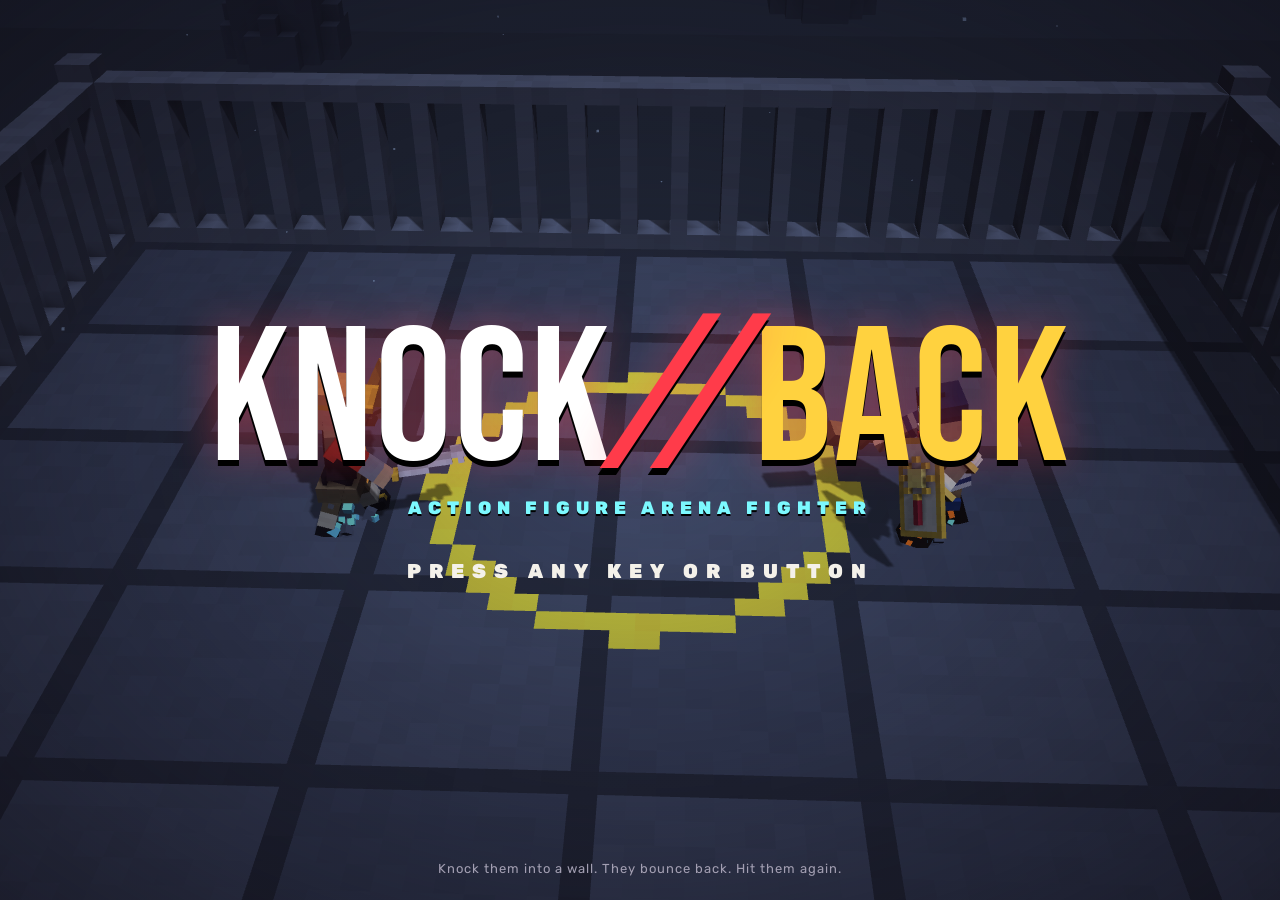
==== commit d3cf5330: "Controller prompts no longer flicker to the keyboard: while a pad is in use, keys it sends as well d" ====
--- a/index.html
+++ b/index.html
@@ -14,7 +14,7 @@
 <link rel="preconnect" href="https://fonts.googleapis.com">
 <link rel="preconnect" href="https://fonts.gstatic.com" crossorigin>
 <link rel="stylesheet" href="https://fonts.googleapis.com/css2?family=Bebas+Neue&family=Rubik:wght@400;500;700;900&display=swap">
-<link rel="stylesheet" href="css/style.css?v=202611070813">
+<link rel="stylesheet" href="css/style.css?v=202611070821">
 </head>
 <body>
 <canvas id="view"></canvas>
@@ -24,55 +24,55 @@
 <div id="boot">KNOCK//BACK</div>
 
 <script src="lib/three.min.js"></script>
-<script src="js/util.js?v=202611070813"></script>
-<script src="js/voxel.js?v=202611070813"></script>
-<script src="js/parts.js?v=202611070813"></script>
-<script src="js/sports.js?v=202611070813"></script>
-<script src="js/edo.js?v=202611070813"></script>
-<script src="js/realm.js?v=202611070813"></script>
-<script src="js/sea.js?v=202611070813"></script>
-<script src="js/benders.js?v=202611070813"></script>
-<script src="js/models.js?v=202611070813"></script>
-<script src="js/anim.js?v=202611070813"></script>
-<script src="js/sports_look.js?v=202611070813"></script>
-<script src="js/edo_look.js?v=202611070813"></script>
-<script src="js/realm_look.js?v=202611070813"></script>
-<script src="js/sea_look.js?v=202611070813"></script>
-<script src="js/benders_look.js?v=202611070813"></script>
-<script src="js/input.js?v=202611070813"></script>
-<script src="js/audio.js?v=202611070813"></script>
-<script src="js/fx.js?v=202611070813"></script>
-<script src="js/arena.js?v=202611070813"></script>
-<script src="js/arenas.js?v=202611070813"></script>
-<script src="js/fighter.js?v=202611070813"></script>
-  <script src="js/arts.js?v=202611070813"></script>
-<script src="js/sports_arts.js?v=202611070813"></script>
-<script src="js/edo_arts.js?v=202611070813"></script>
-<script src="js/realm_arts.js?v=202611070813"></script>
-<script src="js/sea_arts.js?v=202611070813"></script>
-<script src="js/benders_arts.js?v=202611070813"></script>
-<script src="js/ai.js?v=202611070813"></script>
-<script src="js/lab.js?v=202611070813"></script>
-<script src="js/hud.js?v=202611070813"></script>
-<script src="js/touch.js?v=202611070813"></script>
-<script src="js/match.js?v=202611070813"></script>
-<script src="js/auth.js?v=202611070813"></script>
-<script src="js/gacha.js?v=202611070813"></script>
-<script src="js/menu.js?v=202611070813"></script>
-<script src="js/tutorial.js?v=202611070813"></script>
-<script src="js/story.js?v=202611070813"></script>
-<script src="js/sports_story.js?v=202611070813"></script>
-<script src="js/edo_story.js?v=202611070813"></script>
-<script src="js/realm_story.js?v=202611070813"></script>
-<script src="js/sea_story.js?v=202611070813"></script>
-<script src="js/benders_story.js?v=202611070813"></script>
-<script src="js/heavies.js?v=202611070813"></script>
-<script src="js/commands.js?v=202611070813"></script>
-<script src="js/playsets.js?v=202611070813"></script>
-<script src="js/arcade.js?v=202611070813"></script>
-<script src="js/rewards.js?v=202611070813"></script>
-<script src="js/trials.js?v=202611070813"></script>
-<script src="js/online.js?v=202611070813"></script>
-<script src="js/main.js?v=202611070813"></script>
+<script src="js/util.js?v=202611070821"></script>
+<script src="js/voxel.js?v=202611070821"></script>
+<script src="js/parts.js?v=202611070821"></script>
+<script src="js/sports.js?v=202611070821"></script>
+<script src="js/edo.js?v=202611070821"></script>
+<script src="js/realm.js?v=202611070821"></script>
+<script src="js/sea.js?v=202611070821"></script>
+<script src="js/benders.js?v=202611070821"></script>
+<script src="js/models.js?v=202611070821"></script>
+<script src="js/anim.js?v=202611070821"></script>
+<script src="js/sports_look.js?v=202611070821"></script>
+<script src="js/edo_look.js?v=202611070821"></script>
+<script src="js/realm_look.js?v=202611070821"></script>
+<script src="js/sea_look.js?v=202611070821"></script>
+<script src="js/benders_look.js?v=202611070821"></script>
+<script src="js/input.js?v=202611070821"></script>
+<script src="js/audio.js?v=202611070821"></script>
+<script src="js/fx.js?v=202611070821"></script>
+<script src="js/arena.js?v=202611070821"></script>
+<script src="js/arenas.js?v=202611070821"></script>
+<script src="js/fighter.js?v=202611070821"></script>
+  <script src="js/arts.js?v=202611070821"></script>
+<script src="js/sports_arts.js?v=202611070821"></script>
+<script src="js/edo_arts.js?v=202611070821"></script>
+<script src="js/realm_arts.js?v=202611070821"></script>
+<script src="js/sea_arts.js?v=202611070821"></script>
+<script src="js/benders_arts.js?v=202611070821"></script>
+<script src="js/ai.js?v=202611070821"></script>
+<script src="js/lab.js?v=202611070821"></script>
+<script src="js/hud.js?v=202611070821"></script>
+<script src="js/touch.js?v=202611070821"></script>
+<script src="js/match.js?v=202611070821"></script>
+<script src="js/auth.js?v=202611070821"></script>
+<script src="js/gacha.js?v=202611070821"></script>
+<script src="js/menu.js?v=202611070821"></script>
+<script src="js/tutorial.js?v=202611070821"></script>
+<script src="js/story.js?v=202611070821"></script>
+<script src="js/sports_story.js?v=202611070821"></script>
+<script src="js/edo_story.js?v=202611070821"></script>
+<script src="js/realm_story.js?v=202611070821"></script>
+<script src="js/sea_story.js?v=202611070821"></script>
+<script src="js/benders_story.js?v=202611070821"></script>
+<script src="js/heavies.js?v=202611070821"></script>
+<script src="js/commands.js?v=202611070821"></script>
+<script src="js/playsets.js?v=202611070821"></script>
+<script src="js/arcade.js?v=202611070821"></script>
+<script src="js/rewards.js?v=202611070821"></script>
+<script src="js/trials.js?v=202611070821"></script>
+<script src="js/online.js?v=202611070821"></script>
+<script src="js/main.js?v=202611070821"></script>
 </body>
 </html>
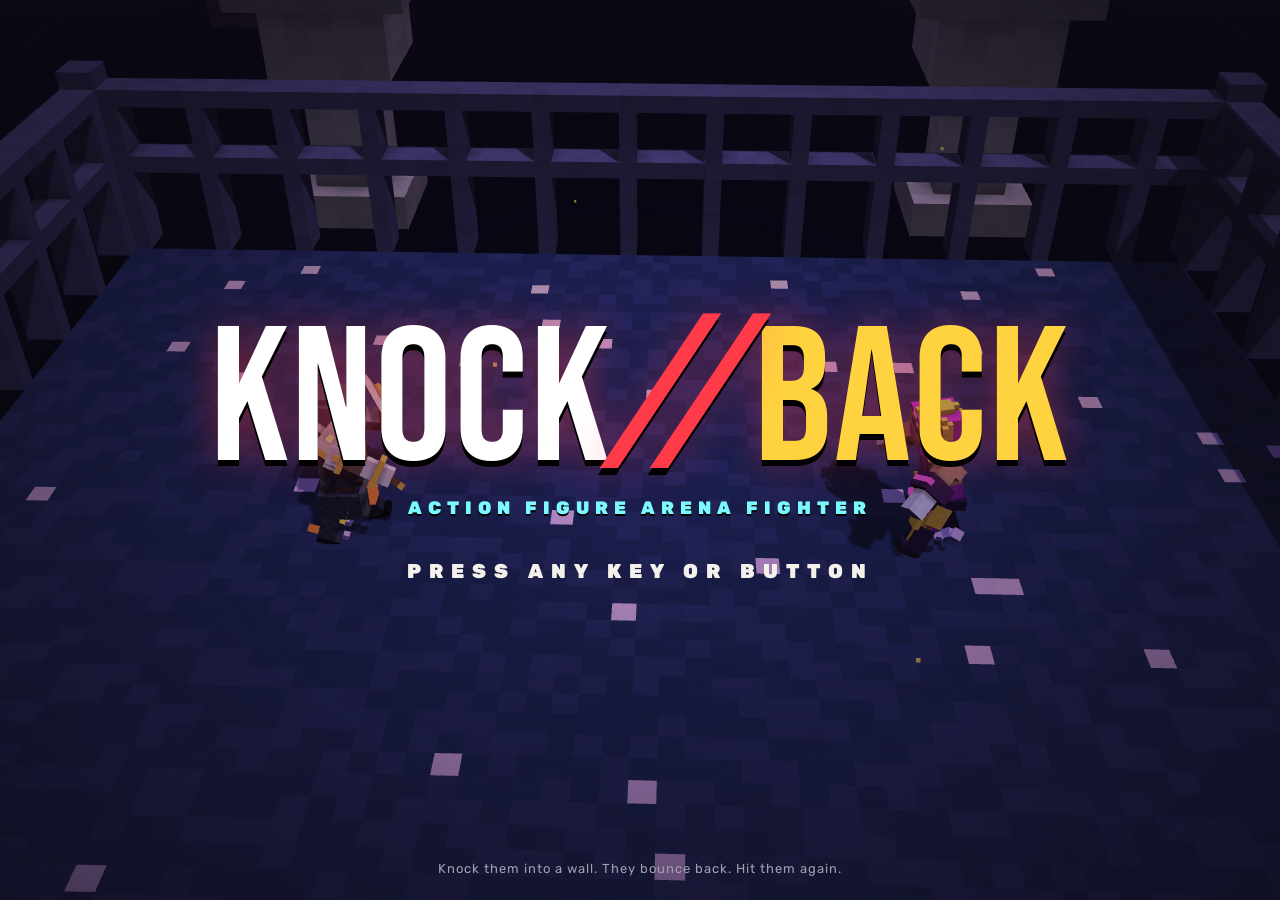
==== commit f7682377: "Online rooms: TRAINING while you wait; Training: a HITBOXES toggle - In a room, TRAINING puts you in" ====
--- a/index.html
+++ b/index.html
@@ -14,7 +14,7 @@
 <link rel="preconnect" href="https://fonts.googleapis.com">
 <link rel="preconnect" href="https://fonts.gstatic.com" crossorigin>
 <link rel="stylesheet" href="https://fonts.googleapis.com/css2?family=Bebas+Neue&family=Rubik:wght@400;500;700;900&display=swap">
-<link rel="stylesheet" href="css/style.css?v=202611070821">
+<link rel="stylesheet" href="css/style.css?v=202611070842">
 </head>
 <body>
 <canvas id="view"></canvas>
@@ -24,55 +24,55 @@
 <div id="boot">KNOCK//BACK</div>
 
 <script src="lib/three.min.js"></script>
-<script src="js/util.js?v=202611070821"></script>
-<script src="js/voxel.js?v=202611070821"></script>
-<script src="js/parts.js?v=202611070821"></script>
-<script src="js/sports.js?v=202611070821"></script>
-<script src="js/edo.js?v=202611070821"></script>
-<script src="js/realm.js?v=202611070821"></script>
-<script src="js/sea.js?v=202611070821"></script>
-<script src="js/benders.js?v=202611070821"></script>
-<script src="js/models.js?v=202611070821"></script>
-<script src="js/anim.js?v=202611070821"></script>
-<script src="js/sports_look.js?v=202611070821"></script>
-<script src="js/edo_look.js?v=202611070821"></script>
-<script src="js/realm_look.js?v=202611070821"></script>
-<script src="js/sea_look.js?v=202611070821"></script>
-<script src="js/benders_look.js?v=202611070821"></script>
-<script src="js/input.js?v=202611070821"></script>
-<script src="js/audio.js?v=202611070821"></script>
-<script src="js/fx.js?v=202611070821"></script>
-<script src="js/arena.js?v=202611070821"></script>
-<script src="js/arenas.js?v=202611070821"></script>
-<script src="js/fighter.js?v=202611070821"></script>
-  <script src="js/arts.js?v=202611070821"></script>
-<script src="js/sports_arts.js?v=202611070821"></script>
-<script src="js/edo_arts.js?v=202611070821"></script>
-<script src="js/realm_arts.js?v=202611070821"></script>
-<script src="js/sea_arts.js?v=202611070821"></script>
-<script src="js/benders_arts.js?v=202611070821"></script>
-<script src="js/ai.js?v=202611070821"></script>
-<script src="js/lab.js?v=202611070821"></script>
-<script src="js/hud.js?v=202611070821"></script>
-<script src="js/touch.js?v=202611070821"></script>
-<script src="js/match.js?v=202611070821"></script>
-<script src="js/auth.js?v=202611070821"></script>
-<script src="js/gacha.js?v=202611070821"></script>
-<script src="js/menu.js?v=202611070821"></script>
-<script src="js/tutorial.js?v=202611070821"></script>
-<script src="js/story.js?v=202611070821"></script>
-<script src="js/sports_story.js?v=202611070821"></script>
-<script src="js/edo_story.js?v=202611070821"></script>
-<script src="js/realm_story.js?v=202611070821"></script>
-<script src="js/sea_story.js?v=202611070821"></script>
-<script src="js/benders_story.js?v=202611070821"></script>
-<script src="js/heavies.js?v=202611070821"></script>
-<script src="js/commands.js?v=202611070821"></script>
-<script src="js/playsets.js?v=202611070821"></script>
-<script src="js/arcade.js?v=202611070821"></script>
-<script src="js/rewards.js?v=202611070821"></script>
-<script src="js/trials.js?v=202611070821"></script>
-<script src="js/online.js?v=202611070821"></script>
-<script src="js/main.js?v=202611070821"></script>
+<script src="js/util.js?v=202611070842"></script>
+<script src="js/voxel.js?v=202611070842"></script>
+<script src="js/parts.js?v=202611070842"></script>
+<script src="js/sports.js?v=202611070842"></script>
+<script src="js/edo.js?v=202611070842"></script>
+<script src="js/realm.js?v=202611070842"></script>
+<script src="js/sea.js?v=202611070842"></script>
+<script src="js/benders.js?v=202611070842"></script>
+<script src="js/models.js?v=202611070842"></script>
+<script src="js/anim.js?v=202611070842"></script>
+<script src="js/sports_look.js?v=202611070842"></script>
+<script src="js/edo_look.js?v=202611070842"></script>
+<script src="js/realm_look.js?v=202611070842"></script>
+<script src="js/sea_look.js?v=202611070842"></script>
+<script src="js/benders_look.js?v=202611070842"></script>
+<script src="js/input.js?v=202611070842"></script>
+<script src="js/audio.js?v=202611070842"></script>
+<script src="js/fx.js?v=202611070842"></script>
+<script src="js/arena.js?v=202611070842"></script>
+<script src="js/arenas.js?v=202611070842"></script>
+<script src="js/fighter.js?v=202611070842"></script>
+  <script src="js/arts.js?v=202611070842"></script>
+<script src="js/sports_arts.js?v=202611070842"></script>
+<script src="js/edo_arts.js?v=202611070842"></script>
+<script src="js/realm_arts.js?v=202611070842"></script>
+<script src="js/sea_arts.js?v=202611070842"></script>
+<script src="js/benders_arts.js?v=202611070842"></script>
+<script src="js/ai.js?v=202611070842"></script>
+<script src="js/lab.js?v=202611070842"></script>
+<script src="js/hud.js?v=202611070842"></script>
+<script src="js/touch.js?v=202611070842"></script>
+<script src="js/match.js?v=202611070842"></script>
+<script src="js/auth.js?v=202611070842"></script>
+<script src="js/gacha.js?v=202611070842"></script>
+<script src="js/menu.js?v=202611070842"></script>
+<script src="js/tutorial.js?v=202611070842"></script>
+<script src="js/story.js?v=202611070842"></script>
+<script src="js/sports_story.js?v=202611070842"></script>
+<script src="js/edo_story.js?v=202611070842"></script>
+<script src="js/realm_story.js?v=202611070842"></script>
+<script src="js/sea_story.js?v=202611070842"></script>
+<script src="js/benders_story.js?v=202611070842"></script>
+<script src="js/heavies.js?v=202611070842"></script>
+<script src="js/commands.js?v=202611070842"></script>
+<script src="js/playsets.js?v=202611070842"></script>
+<script src="js/arcade.js?v=202611070842"></script>
+<script src="js/rewards.js?v=202611070842"></script>
+<script src="js/trials.js?v=202611070842"></script>
+<script src="js/online.js?v=202611070842"></script>
+<script src="js/main.js?v=202611070842"></script>
 </body>
 </html>
--- a/css/style.css
+++ b/css/style.css
@@ -942,3 +942,14 @@
 .cmprow.txt em, .cmprow.txt b { font-size: 11px; text-align: left; } .cmprow.txt em { text-decoration: line-through; opacity: .75; }
 .cmprow.hd { border-bottom: 2px solid var(--line); } .cmprow.hd em, .cmprow.hd b, .cmprow.hd span { font: 900 10px var(--body); letter-spacing: 1px; color: var(--dim); }
 .cmpnote { font-size: 12px; color: var(--dim); margin: 8px 0 0; } .cmpfine { font-size: 10.5px; color: var(--dim); opacity: .75; margin: 8px 0 0; }
+
+/* training while you wait in an online room: what's on in the room, READY, and the way back */
+.olrtrain { position: absolute; left: 50%; bottom: 10px; transform: translateX(-50%); display: flex; align-items: center; gap: 10px; justify-content: center;
+  width: max-content; max-width: calc(100vw - 24px); box-sizing: border-box; padding: 6px 10px; border-radius: 10px; background: rgba(14, 12, 24, .82); border: 1px solid rgba(255,255,255,.12);
+  font: 900 11px var(--body); color: var(--dim); pointer-events: auto; z-index: 4; }
+.olrtrain span { color: var(--cyan); letter-spacing: .05em; } .olrtrain b { color: #fff; font-size: 12px; }
+.olrtrain.up { border-color: var(--yel); } .olrtrain.up b { color: var(--yel); }
+.olrtrain .btn { margin: 0; white-space: nowrap; } .olrtrain .olrt { display: flex; flex-direction: column; gap: 2px; text-align: left; }
+/* narrower, the Hype bars fill the bottom: under the top bars and the frame meter instead */
+@media (max-width: 1299px) { .olrtrain { bottom: auto; top: 232px; } }
+@media (max-width: 700px) { .olrtrain { flex-wrap: wrap; top: 150px; } }
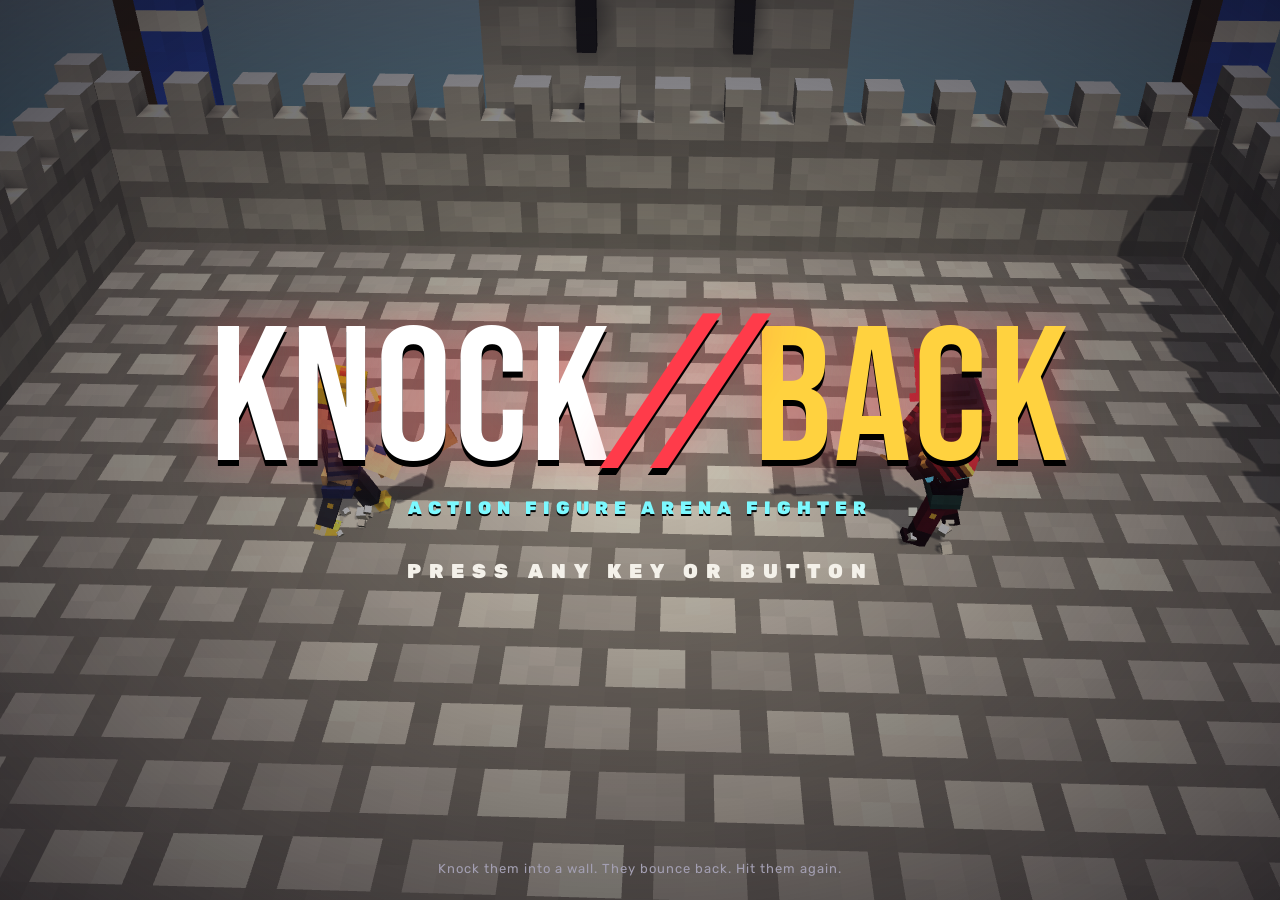
==== commit 7c4bd7e2: "Shogun: one Special a round (plain or command), and it never comes back His Siege Ram wall breaks we" ====
--- a/index.html
+++ b/index.html
@@ -14,7 +14,7 @@
 <link rel="preconnect" href="https://fonts.googleapis.com">
 <link rel="preconnect" href="https://fonts.gstatic.com" crossorigin>
 <link rel="stylesheet" href="https://fonts.googleapis.com/css2?family=Bebas+Neue&family=Rubik:wght@400;500;700;900&display=swap">
-<link rel="stylesheet" href="css/style.css?v=202611070842">
+<link rel="stylesheet" href="css/style.css?v=202611070929">
 </head>
 <body>
 <canvas id="view"></canvas>
@@ -24,55 +24,55 @@
 <div id="boot">KNOCK//BACK</div>
 
 <script src="lib/three.min.js"></script>
-<script src="js/util.js?v=202611070842"></script>
-<script src="js/voxel.js?v=202611070842"></script>
-<script src="js/parts.js?v=202611070842"></script>
-<script src="js/sports.js?v=202611070842"></script>
-<script src="js/edo.js?v=202611070842"></script>
-<script src="js/realm.js?v=202611070842"></script>
-<script src="js/sea.js?v=202611070842"></script>
-<script src="js/benders.js?v=202611070842"></script>
-<script src="js/models.js?v=202611070842"></script>
-<script src="js/anim.js?v=202611070842"></script>
-<script src="js/sports_look.js?v=202611070842"></script>
-<script src="js/edo_look.js?v=202611070842"></script>
-<script src="js/realm_look.js?v=202611070842"></script>
-<script src="js/sea_look.js?v=202611070842"></script>
-<script src="js/benders_look.js?v=202611070842"></script>
-<script src="js/input.js?v=202611070842"></script>
-<script src="js/audio.js?v=202611070842"></script>
-<script src="js/fx.js?v=202611070842"></script>
-<script src="js/arena.js?v=202611070842"></script>
-<script src="js/arenas.js?v=202611070842"></script>
-<script src="js/fighter.js?v=202611070842"></script>
-  <script src="js/arts.js?v=202611070842"></script>
-<script src="js/sports_arts.js?v=202611070842"></script>
-<script src="js/edo_arts.js?v=202611070842"></script>
-<script src="js/realm_arts.js?v=202611070842"></script>
-<script src="js/sea_arts.js?v=202611070842"></script>
-<script src="js/benders_arts.js?v=202611070842"></script>
-<script src="js/ai.js?v=202611070842"></script>
-<script src="js/lab.js?v=202611070842"></script>
-<script src="js/hud.js?v=202611070842"></script>
-<script src="js/touch.js?v=202611070842"></script>
-<script src="js/match.js?v=202611070842"></script>
-<script src="js/auth.js?v=202611070842"></script>
-<script src="js/gacha.js?v=202611070842"></script>
-<script src="js/menu.js?v=202611070842"></script>
-<script src="js/tutorial.js?v=202611070842"></script>
-<script src="js/story.js?v=202611070842"></script>
-<script src="js/sports_story.js?v=202611070842"></script>
-<script src="js/edo_story.js?v=202611070842"></script>
-<script src="js/realm_story.js?v=202611070842"></script>
-<script src="js/sea_story.js?v=202611070842"></script>
-<script src="js/benders_story.js?v=202611070842"></script>
-<script src="js/heavies.js?v=202611070842"></script>
-<script src="js/commands.js?v=202611070842"></script>
-<script src="js/playsets.js?v=202611070842"></script>
-<script src="js/arcade.js?v=202611070842"></script>
-<script src="js/rewards.js?v=202611070842"></script>
-<script src="js/trials.js?v=202611070842"></script>
-<script src="js/online.js?v=202611070842"></script>
-<script src="js/main.js?v=202611070842"></script>
+<script src="js/util.js?v=202611070929"></script>
+<script src="js/voxel.js?v=202611070929"></script>
+<script src="js/parts.js?v=202611070929"></script>
+<script src="js/sports.js?v=202611070929"></script>
+<script src="js/edo.js?v=202611070929"></script>
+<script src="js/realm.js?v=202611070929"></script>
+<script src="js/sea.js?v=202611070929"></script>
+<script src="js/benders.js?v=202611070929"></script>
+<script src="js/models.js?v=202611070929"></script>
+<script src="js/anim.js?v=202611070929"></script>
+<script src="js/sports_look.js?v=202611070929"></script>
+<script src="js/edo_look.js?v=202611070929"></script>
+<script src="js/realm_look.js?v=202611070929"></script>
+<script src="js/sea_look.js?v=202611070929"></script>
+<script src="js/benders_look.js?v=202611070929"></script>
+<script src="js/input.js?v=202611070929"></script>
+<script src="js/audio.js?v=202611070929"></script>
+<script src="js/fx.js?v=202611070929"></script>
+<script src="js/arena.js?v=202611070929"></script>
+<script src="js/arenas.js?v=202611070929"></script>
+<script src="js/fighter.js?v=202611070929"></script>
+  <script src="js/arts.js?v=202611070929"></script>
+<script src="js/sports_arts.js?v=202611070929"></script>
+<script src="js/edo_arts.js?v=202611070929"></script>
+<script src="js/realm_arts.js?v=202611070929"></script>
+<script src="js/sea_arts.js?v=202611070929"></script>
+<script src="js/benders_arts.js?v=202611070929"></script>
+<script src="js/ai.js?v=202611070929"></script>
+<script src="js/lab.js?v=202611070929"></script>
+<script src="js/hud.js?v=202611070929"></script>
+<script src="js/touch.js?v=202611070929"></script>
+<script src="js/match.js?v=202611070929"></script>
+<script src="js/auth.js?v=202611070929"></script>
+<script src="js/gacha.js?v=202611070929"></script>
+<script src="js/menu.js?v=202611070929"></script>
+<script src="js/tutorial.js?v=202611070929"></script>
+<script src="js/story.js?v=202611070929"></script>
+<script src="js/sports_story.js?v=202611070929"></script>
+<script src="js/edo_story.js?v=202611070929"></script>
+<script src="js/realm_story.js?v=202611070929"></script>
+<script src="js/sea_story.js?v=202611070929"></script>
+<script src="js/benders_story.js?v=202611070929"></script>
+<script src="js/heavies.js?v=202611070929"></script>
+<script src="js/commands.js?v=202611070929"></script>
+<script src="js/playsets.js?v=202611070929"></script>
+<script src="js/arcade.js?v=202611070929"></script>
+<script src="js/rewards.js?v=202611070929"></script>
+<script src="js/trials.js?v=202611070929"></script>
+<script src="js/online.js?v=202611070929"></script>
+<script src="js/main.js?v=202611070929"></script>
 </body>
 </html>
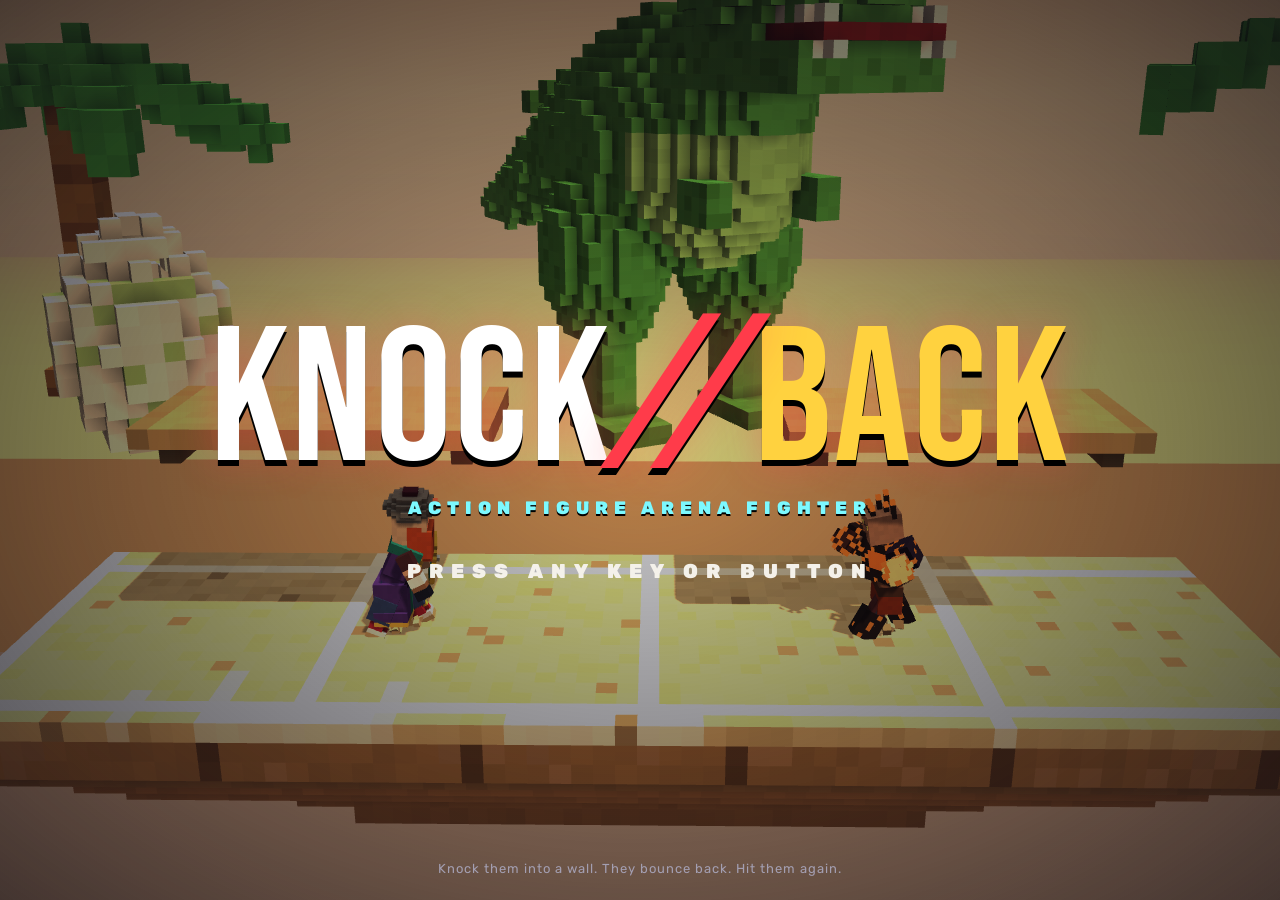
==== commit 6aaedec7: "Platform fighter, part 1: side view, stages with ledges and pass-through platforms, damage % and sto" ====
--- a/index.html
+++ b/index.html
@@ -44,6 +44,7 @@
 <script src="js/fx.js?v=202611070929"></script>
 <script src="js/arena.js?v=202611070929"></script>
 <script src="js/arenas.js?v=202611070929"></script>
+<script src="js/platform.js?v=202611070929"></script>
 <script src="js/fighter.js?v=202611070929"></script>
   <script src="js/arts.js?v=202611070929"></script>
 <script src="js/sports_arts.js?v=202611070929"></script>
--- a/css/style.css
+++ b/css/style.css
@@ -953,3 +953,15 @@
 /* narrower, the Hype bars fill the bottom: under the top bars and the frame meter instead */
 @media (max-width: 1299px) { .olrtrain { bottom: auto; top: 232px; } }
 @media (max-width: 700px) { .olrtrain { flex-wrap: wrap; top: 150px; } }
+
+/* the DAMAGE % and the stocks (the platform fighter's HUD) */
+.pctwrap { display: flex; align-items: flex-end; gap: 10px; margin: 2px 0 4px; }
+.pside.p2 .pctwrap { flex-direction: row-reverse; }
+.pct { font: 44px/0.9 var(--head); letter-spacing: 1px; color: #fff; -webkit-text-stroke: 2px #000; paint-order: stroke fill; text-shadow: 0 3px 0 #000; min-width: 92px; }
+.pside.p2 .pct { text-align: right; }
+.pct small { font-size: 22px; margin-left: 2px; }
+.pct.jolt { animation: pctjolt .22s ease-out; }
+@keyframes pctjolt { 0% { transform: scale(1.28) translateY(-3px); } 100% { transform: none; } }
+.stocks { display: flex; gap: 4px; padding-bottom: 6px; }
+.stocks i { width: 14px; height: 14px; border-radius: 50%; background: var(--lc); border: 2px solid #000; box-shadow: inset 0 -3px 0 rgba(0,0,0,.3); }
+.stocks span { font: 900 16px var(--body); color: var(--dim); }
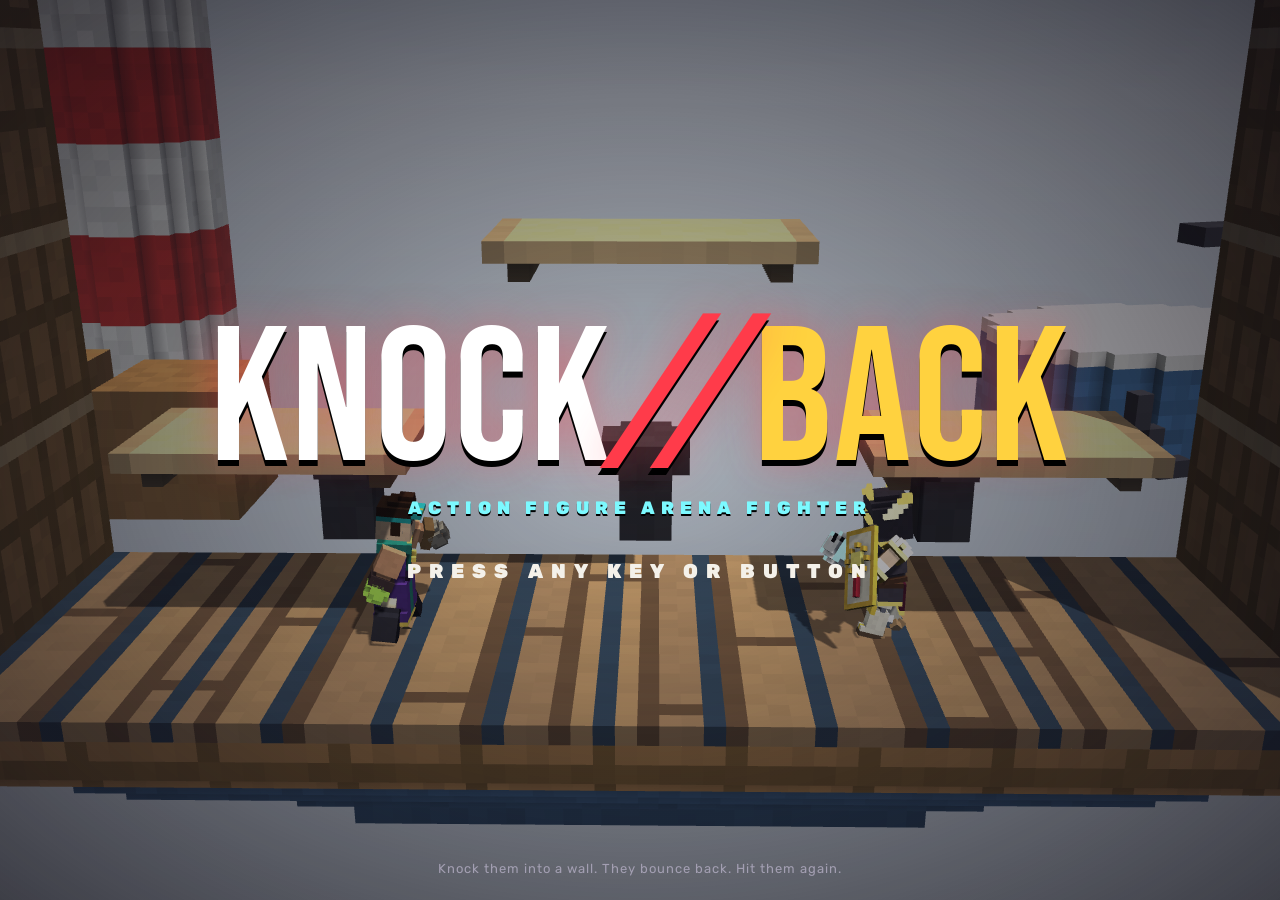
==== commit 8caa6f1b: "Platform fighter: every figure's own up Special recovery, projectile limits, parts that fall back in" ====
--- a/index.html
+++ b/index.html
@@ -69,6 +69,7 @@
 <script src="js/benders_story.js?v=202611070929"></script>
 <script src="js/heavies.js?v=202611070929"></script>
 <script src="js/commands.js?v=202611070929"></script>
+<script src="js/recovery.js?v=202611070929"></script>
 <script src="js/playsets.js?v=202611070929"></script>
 <script src="js/arcade.js?v=202611070929"></script>
 <script src="js/rewards.js?v=202611070929"></script>
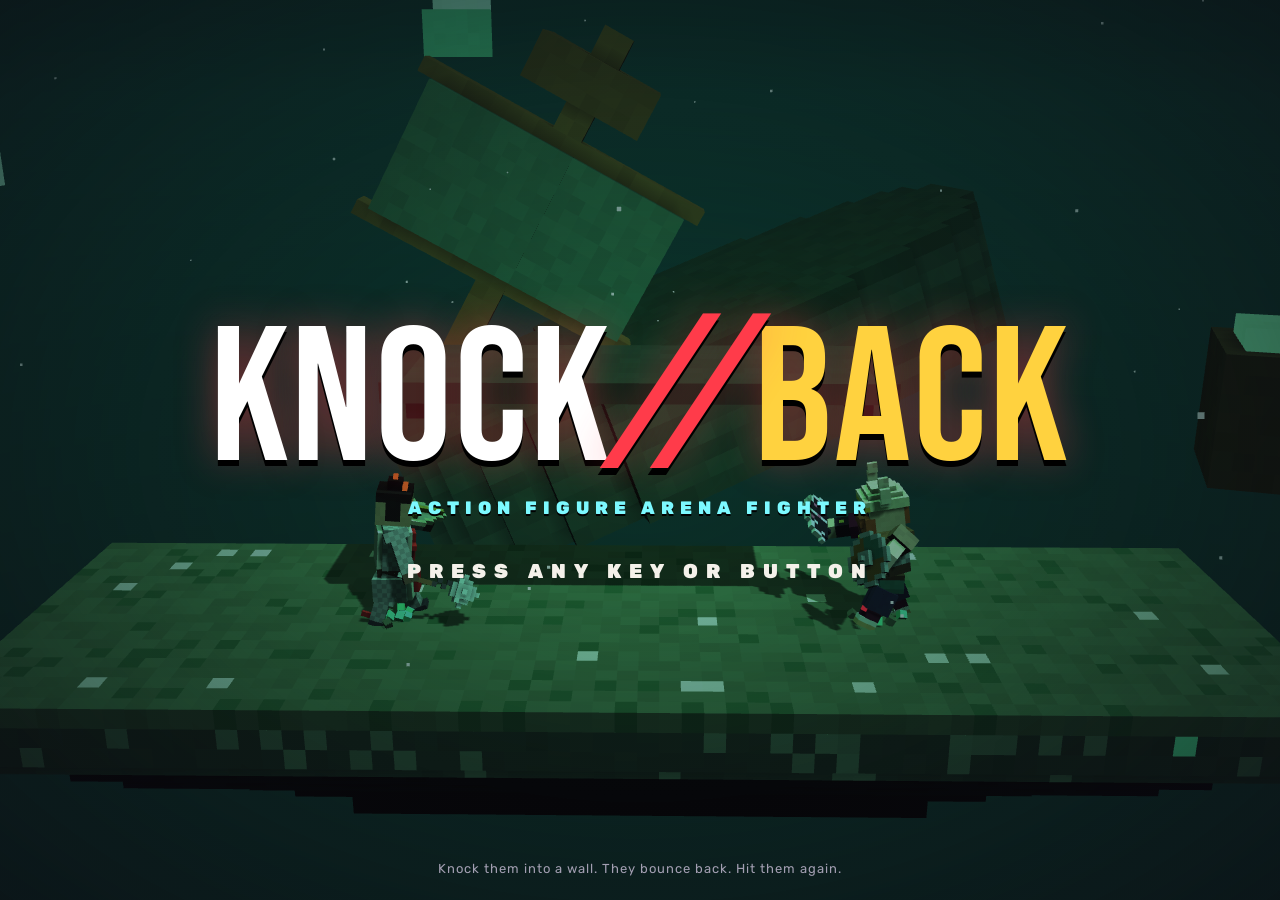
==== commit c4fe9d10: "Platform fighter: box hitboxes and hurtboxes, a shield that shrinks and breaks, KO blasts, CPU aroun" ====
--- a/index.html
+++ b/index.html
@@ -70,6 +70,7 @@
 <script src="js/heavies.js?v=202611070929"></script>
 <script src="js/commands.js?v=202611070929"></script>
 <script src="js/recovery.js?v=202611070929"></script>
+<script src="js/reach.js?v=202611070929"></script>
 <script src="js/playsets.js?v=202611070929"></script>
 <script src="js/arcade.js?v=202611070929"></script>
 <script src="js/rewards.js?v=202611070929"></script>
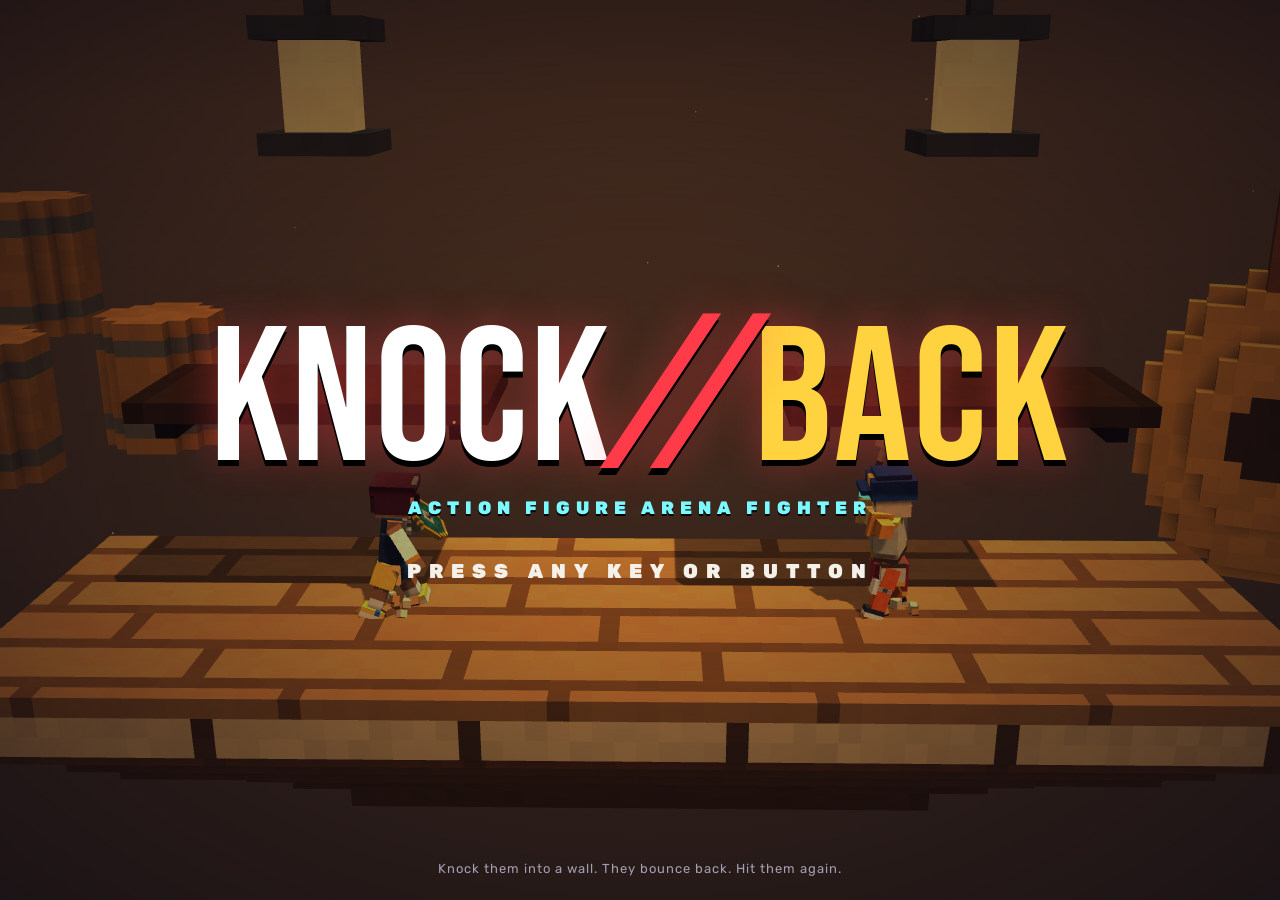
==== commit 3ef0c47c: "Bump version Co-Authored-By: Claude Opus 5.5 <noreply@anthropic.com>" ====
--- a/index.html
+++ b/index.html
@@ -14,7 +14,7 @@
 <link rel="preconnect" href="https://fonts.googleapis.com">
 <link rel="preconnect" href="https://fonts.gstatic.com" crossorigin>
 <link rel="stylesheet" href="https://fonts.googleapis.com/css2?family=Bebas+Neue&family=Rubik:wght@400;500;700;900&display=swap">
-<link rel="stylesheet" href="css/style.css?v=202611070929">
+<link rel="stylesheet" href="css/style.css?v=202611101434">
 </head>
 <body>
 <canvas id="view"></canvas>
@@ -24,58 +24,58 @@
 <div id="boot">KNOCK//BACK</div>
 
 <script src="lib/three.min.js"></script>
-<script src="js/util.js?v=202611070929"></script>
-<script src="js/voxel.js?v=202611070929"></script>
-<script src="js/parts.js?v=202611070929"></script>
-<script src="js/sports.js?v=202611070929"></script>
-<script src="js/edo.js?v=202611070929"></script>
-<script src="js/realm.js?v=202611070929"></script>
-<script src="js/sea.js?v=202611070929"></script>
-<script src="js/benders.js?v=202611070929"></script>
-<script src="js/models.js?v=202611070929"></script>
-<script src="js/anim.js?v=202611070929"></script>
-<script src="js/sports_look.js?v=202611070929"></script>
-<script src="js/edo_look.js?v=202611070929"></script>
-<script src="js/realm_look.js?v=202611070929"></script>
-<script src="js/sea_look.js?v=202611070929"></script>
-<script src="js/benders_look.js?v=202611070929"></script>
-<script src="js/input.js?v=202611070929"></script>
-<script src="js/audio.js?v=202611070929"></script>
-<script src="js/fx.js?v=202611070929"></script>
-<script src="js/arena.js?v=202611070929"></script>
-<script src="js/arenas.js?v=202611070929"></script>
-<script src="js/platform.js?v=202611070929"></script>
-<script src="js/fighter.js?v=202611070929"></script>
-  <script src="js/arts.js?v=202611070929"></script>
-<script src="js/sports_arts.js?v=202611070929"></script>
-<script src="js/edo_arts.js?v=202611070929"></script>
-<script src="js/realm_arts.js?v=202611070929"></script>
-<script src="js/sea_arts.js?v=202611070929"></script>
-<script src="js/benders_arts.js?v=202611070929"></script>
-<script src="js/ai.js?v=202611070929"></script>
-<script src="js/lab.js?v=202611070929"></script>
-<script src="js/hud.js?v=202611070929"></script>
-<script src="js/touch.js?v=202611070929"></script>
-<script src="js/match.js?v=202611070929"></script>
-<script src="js/auth.js?v=202611070929"></script>
-<script src="js/gacha.js?v=202611070929"></script>
-<script src="js/menu.js?v=202611070929"></script>
-<script src="js/tutorial.js?v=202611070929"></script>
-<script src="js/story.js?v=202611070929"></script>
-<script src="js/sports_story.js?v=202611070929"></script>
-<script src="js/edo_story.js?v=202611070929"></script>
-<script src="js/realm_story.js?v=202611070929"></script>
-<script src="js/sea_story.js?v=202611070929"></script>
-<script src="js/benders_story.js?v=202611070929"></script>
-<script src="js/heavies.js?v=202611070929"></script>
-<script src="js/commands.js?v=202611070929"></script>
-<script src="js/recovery.js?v=202611070929"></script>
-<script src="js/reach.js?v=202611070929"></script>
-<script src="js/playsets.js?v=202611070929"></script>
-<script src="js/arcade.js?v=202611070929"></script>
-<script src="js/rewards.js?v=202611070929"></script>
-<script src="js/trials.js?v=202611070929"></script>
-<script src="js/online.js?v=202611070929"></script>
-<script src="js/main.js?v=202611070929"></script>
+<script src="js/util.js?v=202611101434"></script>
+<script src="js/voxel.js?v=202611101434"></script>
+<script src="js/parts.js?v=202611101434"></script>
+<script src="js/sports.js?v=202611101434"></script>
+<script src="js/edo.js?v=202611101434"></script>
+<script src="js/realm.js?v=202611101434"></script>
+<script src="js/sea.js?v=202611101434"></script>
+<script src="js/benders.js?v=202611101434"></script>
+<script src="js/models.js?v=202611101434"></script>
+<script src="js/anim.js?v=202611101434"></script>
+<script src="js/sports_look.js?v=202611101434"></script>
+<script src="js/edo_look.js?v=202611101434"></script>
+<script src="js/realm_look.js?v=202611101434"></script>
+<script src="js/sea_look.js?v=202611101434"></script>
+<script src="js/benders_look.js?v=202611101434"></script>
+<script src="js/input.js?v=202611101434"></script>
+<script src="js/audio.js?v=202611101434"></script>
+<script src="js/fx.js?v=202611101434"></script>
+<script src="js/arena.js?v=202611101434"></script>
+<script src="js/arenas.js?v=202611101434"></script>
+<script src="js/platform.js?v=202611101434"></script>
+<script src="js/fighter.js?v=202611101434"></script>
+  <script src="js/arts.js?v=202611101434"></script>
+<script src="js/sports_arts.js?v=202611101434"></script>
+<script src="js/edo_arts.js?v=202611101434"></script>
+<script src="js/realm_arts.js?v=202611101434"></script>
+<script src="js/sea_arts.js?v=202611101434"></script>
+<script src="js/benders_arts.js?v=202611101434"></script>
+<script src="js/ai.js?v=202611101434"></script>
+<script src="js/lab.js?v=202611101434"></script>
+<script src="js/hud.js?v=202611101434"></script>
+<script src="js/touch.js?v=202611101434"></script>
+<script src="js/match.js?v=202611101434"></script>
+<script src="js/auth.js?v=202611101434"></script>
+<script src="js/gacha.js?v=202611101434"></script>
+<script src="js/menu.js?v=202611101434"></script>
+<script src="js/tutorial.js?v=202611101434"></script>
+<script src="js/story.js?v=202611101434"></script>
+<script src="js/sports_story.js?v=202611101434"></script>
+<script src="js/edo_story.js?v=202611101434"></script>
+<script src="js/realm_story.js?v=202611101434"></script>
+<script src="js/sea_story.js?v=202611101434"></script>
+<script src="js/benders_story.js?v=202611101434"></script>
+<script src="js/heavies.js?v=202611101434"></script>
+<script src="js/commands.js?v=202611101434"></script>
+<script src="js/recovery.js?v=202611101434"></script>
+<script src="js/reach.js?v=202611101434"></script>
+<script src="js/playsets.js?v=202611101434"></script>
+<script src="js/arcade.js?v=202611101434"></script>
+<script src="js/rewards.js?v=202611101434"></script>
+<script src="js/trials.js?v=202611101434"></script>
+<script src="js/online.js?v=202611101434"></script>
+<script src="js/main.js?v=202611101434"></script>
 </body>
 </html>
